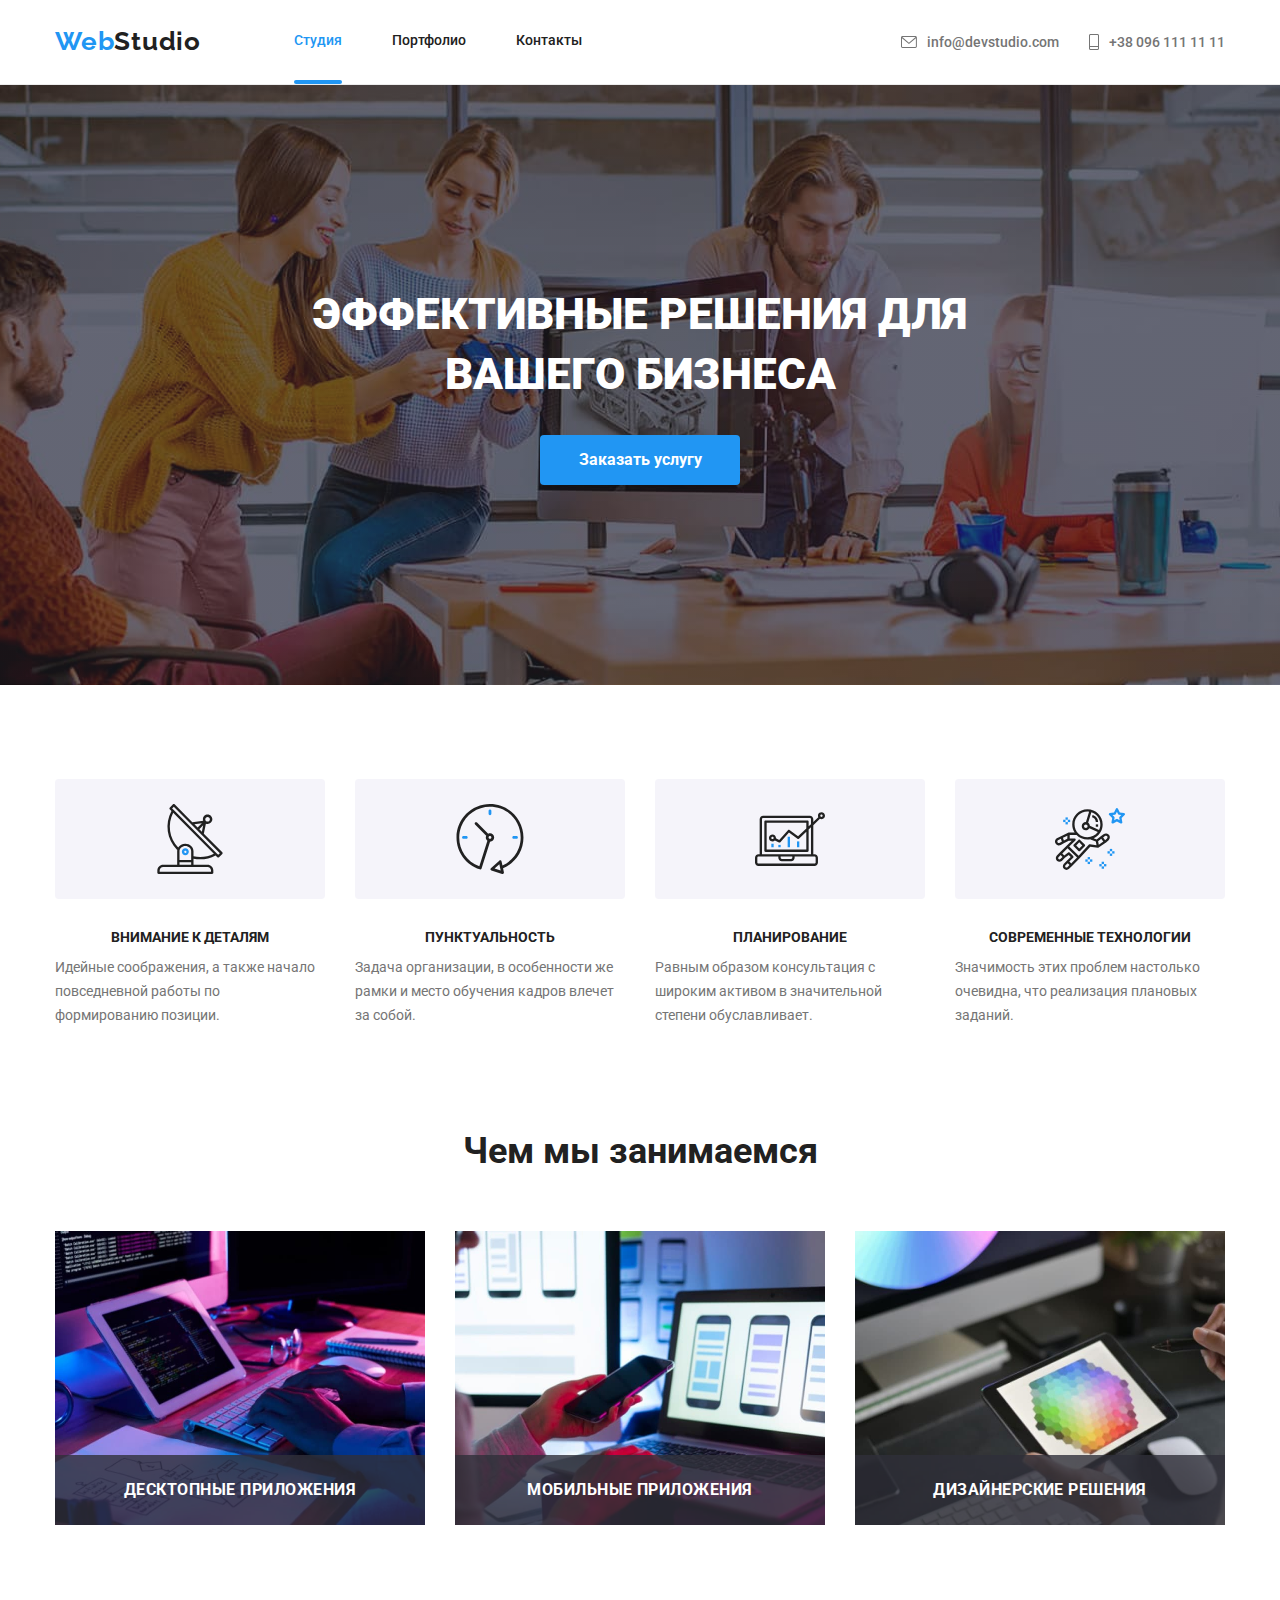
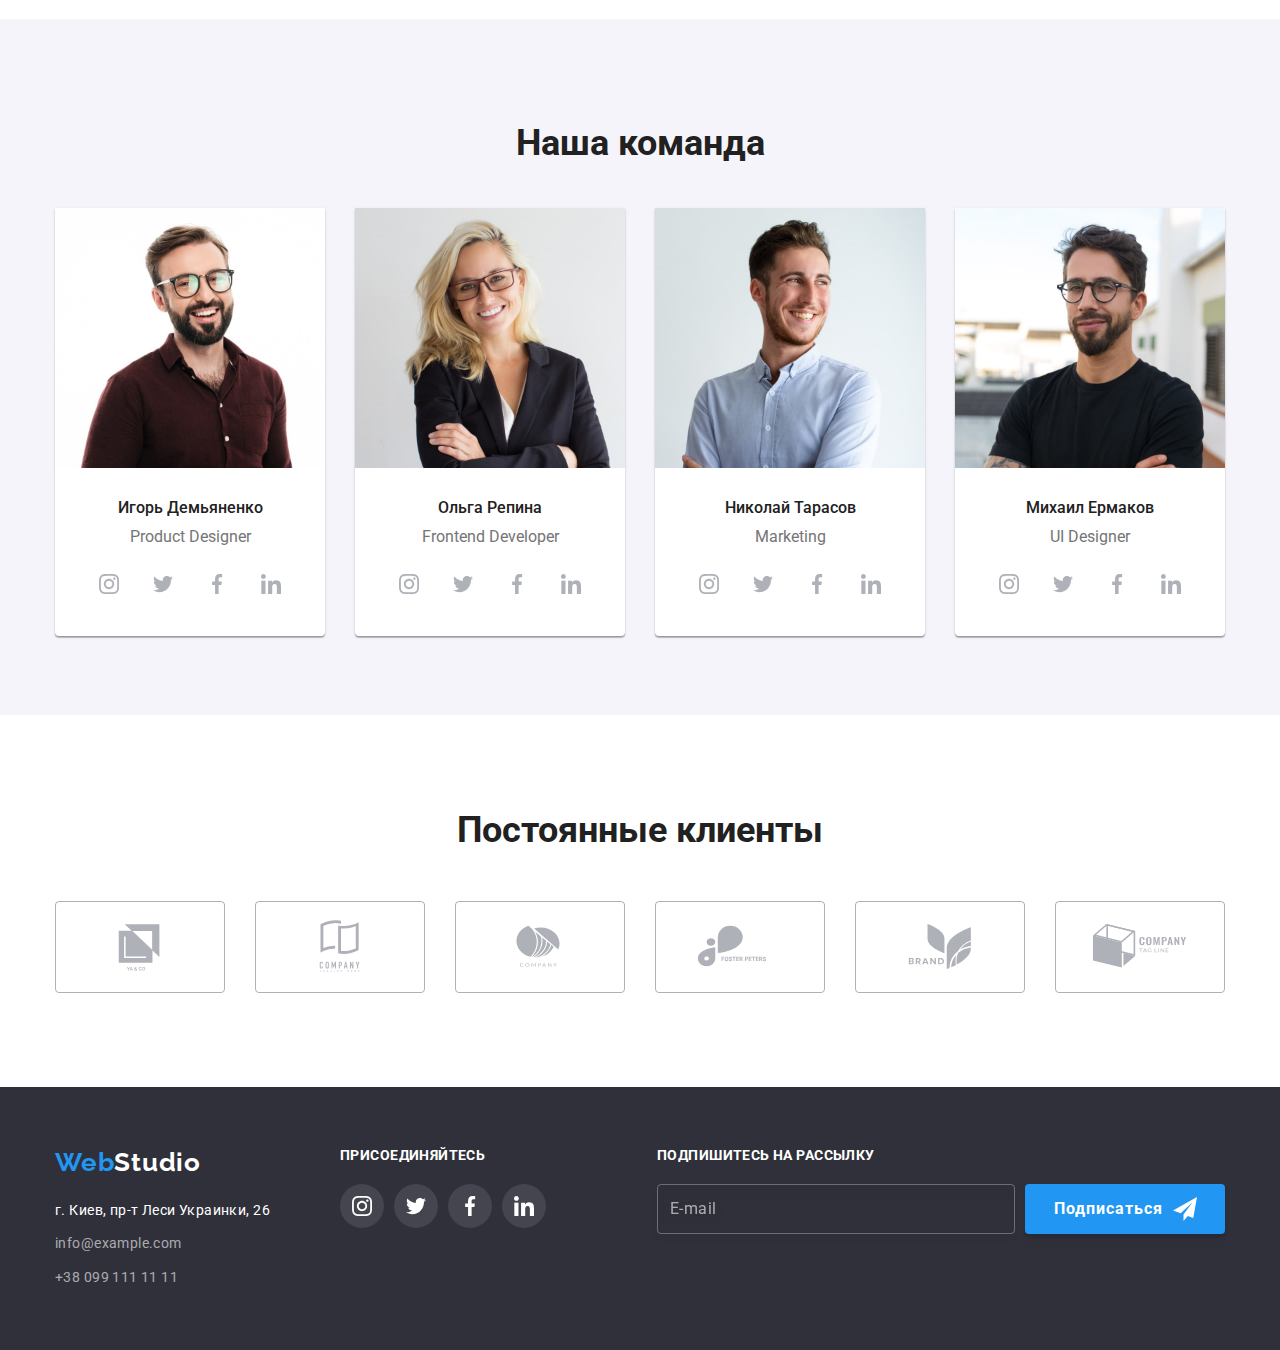
==== index.html @ 2c7b3b18 "adaptive - header - complete" ====
<!DOCTYPE html>
<html lang="ru">
  <head>
    <meta charset="utf-8" />
    <meta name="viewport" content="width=device-width, initial-scale=1.0" />
    <title>Студия</title>
    <link
      href="https://fonts.googleapis.com/css2?family=Raleway:wght@700&family=Roboto:wght@400;500;700;900&display=swap"
      rel="stylesheet"
    />
    <link
      rel="stylesheet"
      href="https://cdnjs.cloudflare.com/ajax/libs/modern-normalize/1.0.0/modern-normalize.min.css"
    />
    <link rel="stylesheet" href="./css/main.min.css" />
  </head>
  <body>
    <header class="page-header">
      <div class="container">
        <a class="logo" href="">Web<span class="logo-black">Studio</span></a>
        <nav class="page-nav">
          <ul class="main-nav-list">
            <li class="navigation-element is-active"><a href="./index.html">Студия</a></li>
            <li class="navigation-element"><a href="./portfolio.html">Портфолио</a></li>
            <li class="navigation-element"><a href="">Контакты</a></li>
          </ul>
        </nav>
        <button class="page-header__burger-btn" type="button">
          <svg class="page-header__burger-icon" width="24px" height="16px">
            <use href="./images/icons.svg#icon-burger"></use>
          </svg>
        </button>
        <ul class="contacts-list-header">
          <li class="contacts-header-element contacts-header-icon-mail">
            <a class="email-link" href="mailto:info@devstudio.com">
              <svg class="icon icon-envelope" width="16px" height="12px">
                <use href="./images/icons.svg#icon-envelope"></use>
              </svg>
              info@devstudio.com
            </a>
          </li>
          <li class="contacts-header-element">
            <a class="mob-link" href="tel:+380961111111">
              <svg class="icon icon-mob" width="10px" height="16px">
                <use href="./images/icons.svg#icon-mob"></use>
              </svg>
              +38 096 111 11 11
            </a>
          </li>
        </ul>
      </div>
    </header>

    <main>
      <section class="hero section">
        <div class="container">
          <h1 class="hero-title">Эффективные решения для вашего бизнеса</h1>
          <button class="order-service-btn" type="button" data-modal-open>Заказать услугу</button>
        </div>
      </section>

      <section class="features section">
        <div class="container">
          <h2 class="features__section-title visually-hidden">Особенности</h2>
          <ul class="features__list">
            <li class="features__feature-element feature-element-antenna">
              <h3 class="features__feature-title">Внимание к деталям</h3>
              <p class="features__feature-descr">
                Идейные соображения, а также начало повседневной работы по формированию позиции.
              </p>
            </li>
            <li class="features__feature-element feature-element-clock">
              <h3 class="features__feature-title">Пунктуальность</h3>
              <p class="features__feature-descr">
                Задача организации, в особенности же рамки и место обучения кадров влечет за собой.
              </p>
            </li>
            <li class="features__feature-element feature-element-diagram">
              <h3 class="features__feature-title">Планирование</h3>
              <p class="features__feature-descr">
                Равным образом консультация с широким активом в значительной степени обуславливает.
              </p>
            </li>
            <li class="features__feature-element feature-element-astronaut">
              <h3 class="features__feature-title">Современные технологии</h3>
              <p class="features__feature-descr">
                Значимость этих проблем настолько очевидна, что реализация плановых заданий.
              </p>
            </li>
          </ul>
        </div>
      </section>

      <section class="our-job section">
        <div class="container">
          <h2 class="our-job__title">Чем мы занимаемся</h2>
          <ul class="our-job__list">
            <li class="our-job__element">
              <picture class="picture">
                <source srcset="./images/our-job-1.jpg" media="(min-width: 1200px)" />
                <img src="#" alt="Десктопные приложения" width="370" height="294" />
              </picture>
              <!--  <img src="./images/our-job-1.jpg" alt="чем мы занимаемся" width="370" height="294" /> -->
              <p class="our-job__element-descr">Десктопные приложения</p>
            </li>
            <li class="our-job__element">
              <picture class="picture">
                <source srcset="./images/our-job-2.jpg" media="(min-width: 1200px)" />
                <img src="#" alt="Мобильные приложения" width="370" height="294" />
              </picture>
              <!-- <img src="./images/our-job-2.jpg" alt="чем мы занимаемся" width="370" height="294" /> -->
              <p class="our-job__element-descr">Мобильные приложения</p>
            </li>
            <li class="our-job__element">
              <picture class="picture">
                <source srcset="./images/our-job-3.jpg" media="(min-width: 1200px)" />
                <img src="#" alt="Дизайнерские решения" width="370" height="294" />
              </picture>
              <!-- <img src="./images/our-job-3.jpg" alt="чем мы занимаемся" width="370" height="294" /> -->
              <p class="our-job__element-descr">Дизайнерские решения</p>
            </li>
          </ul>
        </div>
      </section>

      <section class="our-team section">
        <div class="container">
          <h2 class="our-team-title">Наша команда</h2>
          <ul class="our-team-list">
            <li class="our-team-member">
              <div class="our-team__member-card">
                <!--                 <img
                  class="our_team__pic"
                  srcset="
                    ./images/team-member-1-450.jpg 450w,
                    ./images/team-member-1-354.jpg 354w,
                    ./images/team-member-1-270.jpg 270w
                  "
                  src="./images/team-member-1-450.jpg"
                  sizes=" (min-width:1200px) 270px, (min-width: 768px) 354px, (min-width: 480px) 450px, 100vw"
                  alt="Игорь Демьяненко"
                /> -->

                <!--
                  <imgsrcset="
                    ./images/team-member-1-450.jpg 450w, 
                    ./images/team-member-1-354.jpg 354w, 
                    ./images/team-member-1-270.jpg 270w"
                    sizes="
                    (min-width: 480px) 450px, 
                    (min-width: 768px) 354px, 
                    (min-width: 1200px) 270px"
                    src="./images/team-member-1-450.jpg"
                    alt="Игорь Демьяненко"
                /> -->

                <picture class="picture">
                  <source srcset="./images/team-member-1-270.jpg" media="(min-width: 1200px)" />
                  <source srcset="./images/team-member-1-354.jpg" media="(min-width: 768px)" />
                  <source srcset="./images/team-member-1-450.jpg" media="(min-width: 480px)" />
                  <img
                    class="our_team__pic"
                    src="./images/team-member-1-450.jpg"
                    alt="Игорь Демьяненко"
                  />
                </picture>

                <div class="our-team-member-descr">
                  <h3 class="member-name">Игорь Демьяненко</h3>
                  <p class="member-position">Product Designer</p>
                  <ul class="social-links">
                    <li class="social-links-element">
                      <a class="social-links-link" href="">
                        <svg class="social-icon-instagram" width="20px" height="20px">
                          <use href="./images/icons.svg#icon-instagram"></use>
                        </svg>
                      </a>
                    </li>
                    <li class="social-links-element">
                      <a class="social-links-link" href="">
                        <svg class="social-icon-twitter" width="20px" height="20px">
                          <use href="./images/icons.svg#icon-twitter"></use>
                        </svg>
                      </a>
                    </li>
                    <li class="social-links-element">
                      <a class="social-links-link" href="">
                        <svg class="social-icon-facebook" width="20px" height="20px">
                          <use href="./images/icons.svg#icon-facebook"></use>
                        </svg>
                      </a>
                    </li>
                    <li class="social-links-element">
                      <a class="social-links-link" href="">
                        <svg class="social-icon-linkedin" width="20px" height="20px">
                          <use href="./images/icons.svg#icon-linkedin"></use>
                        </svg>
                      </a>
                    </li>
                  </ul>
                </div>
              </div>
            </li>
            <li class="our-team-member">
              <div class="our-team__member-card">
                <!--                 <img
                  class="our_team__pic"
                  srcset="
                    ./images/team-member-2-450.jpg 450w,
                    ./images/team-member-2-354.jpg 354w,
                    ./images/team-member-2-270.jpg 270w
                  "
                  src="./images/team-member-2-450.jpg"
                  sizes=" (min-width:1200px) 270px, (min-width: 768px) 354px, (min-width: 480px) 450px, 100vw"
                  alt="Ольга Репина"
                /> -->
                <picture class="picture">
                  <source srcset="./images/team-member-2-270.jpg" media="(min-width: 1200px)" />
                  <source srcset="./images/team-member-2-354.jpg" media="(min-width: 768px)" />
                  <source srcset="./images/team-member-2-450.jpg" media="(min-width: 480px)" />
                  <img
                    class="our_team__pic"
                    src="./images/team-member-2-450.jpg"
                    alt="Ольга Репина"
                  />
                </picture>
                <div class="our-team-member-descr">
                  <h3 class="member-name">Ольга Репина</h3>
                  <p class="member-position">Frontend Developer</p>
                  <ul class="social-links">
                    <li class="social-links-element">
                      <a class="social-links-link" href="">
                        <svg class="social-icon-instagram" width="20px" height="20px">
                          <use href="./images/icons.svg#icon-instagram"></use>
                        </svg>
                      </a>
                    </li>
                    <li class="social-links-element">
                      <a class="social-links-link" href="">
                        <svg class="social-icon-twitter" width="20px" height="20px">
                          <use href="./images/icons.svg#icon-twitter"></use>
                        </svg>
                      </a>
                    </li>
                    <li class="social-links-element">
                      <a class="social-links-link" href="">
                        <svg class="social-icon-facebook" width="20px" height="20px">
                          <use href="./images/icons.svg#icon-facebook"></use>
                        </svg>
                      </a>
                    </li>
                    <li class="social-links-element">
                      <a class="social-links-link" href="">
                        <svg class="social-icon-linkedin" width="20px" height="20px">
                          <use href="./images/icons.svg#icon-linkedin"></use>
                        </svg>
                      </a>
                    </li>
                  </ul>
                </div>
              </div>
            </li>
            <li class="our-team-member">
              <div class="our-team__member-card">
                <!--                 <img
                  class="our_team__pic"
                  srcset="
                    ./images/team-member-3-450.jpg 450w,
                    ./images/team-member-3-354.jpg 354w,
                    ./images/team-member-3-270.jpg 270w
                  "
                  src="./images/team-member-3-450.jpg"
                  sizes=" (min-width:1200px) 270px, (min-width: 768px) 354px, (min-width: 480px) 450px, 100vw"
                  alt="Николай Тарасов"
                /> -->
                <picture class="picture">
                  <source srcset="./images/team-member-3-270.jpg" media="(min-width: 1200px)" />
                  <source srcset="./images/team-member-3-354.jpg" media="(min-width: 768px)" />
                  <source srcset="./images/team-member-3-450.jpg" media="(min-width: 480px)" />
                  <img
                    class="our_team__pic"
                    src="./images/team-member-3-450.jpg"
                    alt="Николай Тарасов"
                  />
                </picture>
                <div class="our-team-member-descr">
                  <h3 class="member-name">Николай Тарасов</h3>
                  <p class="member-position">Marketing</p>

                  <ul class="social-links">
                    <li class="social-links-element">
                      <a class="social-links-link" href="">
                        <svg class="social-icon-instagram" width="20px" height="20px">
                          <use href="./images/icons.svg#icon-instagram"></use>
                        </svg>
                      </a>
                    </li>
                    <li class="social-links-element">
                      <a class="social-links-link" href="">
                        <svg class="social-icon-twitter" width="20px" height="20px">
                          <use href="./images/icons.svg#icon-twitter"></use>
                        </svg>
                      </a>
                    </li>
                    <li class="social-links-element">
                      <a class="social-links-link" href="">
                        <svg class="social-icon-facebook" width="20px" height="20px">
                          <use href="./images/icons.svg#icon-facebook"></use>
                        </svg>
                      </a>
                    </li>
                    <li class="social-links-element">
                      <a class="social-links-link" href="">
                        <svg class="social-icon-linkedin" width="20px" height="20px">
                          <use href="./images/icons.svg#icon-linkedin"></use>
                        </svg>
                      </a>
                    </li>
                  </ul>
                </div>
              </div>
            </li>
            <li class="our-team-member">
              <div class="our-team__member-card">
                <!-- <img
                  class="our_team__pic"
                  srcset="
                    ./images/team-member-4-450.jpg 450w,
                    ./images/team-member-4-354.jpg 354w,
                    ./images/team-member-4-270.jpg 270w
                  "
                  src="./images/team-member-4-450.jpg"
                  sizes=" (min-width:1200px) 270px, (min-width: 768px) 354px, (min-width: 480px) 450px, 100vw"
                  alt="Михаил Ермаков"
                /> -->
                <picture class="picture">
                  <source srcset="./images/team-member-4-270.jpg" media="(min-width: 1200px)" />
                  <source srcset="./images/team-member-4-354.jpg" media="(min-width: 768px)" />
                  <source srcset="./images/team-member-4-450.jpg" media="(min-width: 480px)" />
                  <img
                    class="our_team__pic"
                    src="./images/team-member-4-450.jpg"
                    alt="Михаил Ермаков"
                  />
                </picture>

                <div class="our-team-member-descr">
                  <h3 class="member-name">Михаил Ермаков</h3>
                  <p class="member-position">UI Designer</p>

                  <ul class="social-links">
                    <li class="social-links-element">
                      <a class="social-links-link" href="instagram">
                        <svg class="social-icon-instagram" width="20px" height="20px">
                          <use href="./images/icons.svg#icon-instagram"></use>
                        </svg>
                      </a>
                    </li>
                    <li class="social-links-element">
                      <a class="social-links-link" href="">
                        <svg class="social-icon-twitter" width="20px" height="20px">
                          <use href="./images/icons.svg#icon-twitter"></use>
                        </svg>
                      </a>
                    </li>
                    <li class="social-links-element">
                      <a class="social-links-link" href="">
                        <svg class="social-icon-facebook" width="20px" height="20px">
                          <use href="./images/icons.svg#icon-facebook"></use>
                        </svg>
                      </a>
                    </li>
                    <li class="social-links-element">
                      <a class="social-links-link" href="">
                        <svg class="social-icon-linkedin" width="20px" height="20px">
                          <use href="./images/icons.svg#icon-linkedin"></use>
                        </svg>
                      </a>
                    </li>
                  </ul>
                </div>
              </div>
            </li>
          </ul>
        </div>
      </section>

      <section class="our-clients section">
        <div class="container">
          <h2 class="our-clients__title">Постоянные клиенты</h2>
          <ul class="our-clients__list">
            <li class="our-clients__element">
              <a class="our-clients__client-link" href="">
                <svg class="our-clients__client-pic" width="106px" height="60px">
                  <use href="./images/icons.svg#icon-company-1-logo"></use>
                </svg>
              </a>
            </li>
            <li class="our-clients__element">
              <a class="our-clients__client-link" href="">
                <svg class="our-clients__client-pic" width="106px" height="60px">
                  <use href="./images/icons.svg#icon-company-2-logo"></use>
                </svg>
              </a>
            </li>
            <li class="our-clients__element">
              <a class="our-clients__client-link" href="">
                <svg class="our-clients__client-pic" width="106px" height="60px">
                  <use href="./images/icons.svg#icon-company-3-logo"></use>
                </svg>
              </a>
            </li>
            <li class="our-clients__element">
              <a class="our-clients__client-link" href="">
                <svg class="our-clients__client-pic" width="106px" height="60px">
                  <use href="./images/icons.svg#icon-company-4-logo"></use>
                </svg>
              </a>
            </li>
            <li class="our-clients__element">
              <a class="our-clients__client-link" href="">
                <svg class="our-clients__client-pic" width="106px" height="60px">
                  <use href="./images/icons.svg#icon-company-5-logo"></use>
                </svg>
              </a>
            </li>
            <li class="our-clients__element">
              <a class="our-clients__client-link" href="">
                <svg class="our-clients__client-pic" width="106px" height="60px">
                  <use href="./images/icons.svg#icon-company-6-logo"></use>
                </svg>
              </a>
            </li>
          </ul>
        </div>
      </section>
    </main>

    <footer class="page-footer">
      <div class="container">
        <div class="footer-logo-address">
          <a class="logo" href="">Web<span class="logo-white">Studio</span></a>
          <address class="page-contacts">
            <p>г. Киев, пр-т Леси Украинки, 26</p>
            <ul class="footer-contacts-list">
              <li class="footer-contacts-element">
                <a class="footer-contacts-link" href="mailto:info@example.com">info@example.com</a>
              </li>
              <li class="footer-contacts-element">
                <a class="footer-contacts-link" href="tel:+380991111111">+38 099 111 11 11</a>
              </li>
            </ul>
          </address>
        </div>
        <div class="footer-social-links">
          <p class="footer-social-links-title">Присоединяйтесь</p>
          <ul class="social-links-list-footer">
            <li class="social-links-element-footer">
              <a class="social-links-link-footer" href="">
                <svg class="social-icon-instagram-footer" width="20px" height="20px">
                  <use href="./images/icons.svg#icon-instagram"></use>
                </svg>
              </a>
            </li>
            <li class="social-links-element-footer">
              <a class="social-links-link-footer" href="">
                <svg class="social-icon-twitter-footer" width="20px" height="20px">
                  <use href="./images/icons.svg#icon-twitter"></use>
                </svg>
              </a>
            </li>
            <li class="social-links-element-footer">
              <a class="social-links-link-footer" href="">
                <svg class="social-icon-facebook-footer" width="20px" height="20px">
                  <use href="./images/icons.svg#icon-facebook"></use>
                </svg>
              </a>
            </li>
            <li class="social-links-element-footer">
              <a class="social-links-link-footer" href="">
                <svg class="social-icon-linkedin-footer" width="20px" height="20px">
                  <use href="./images/icons.svg#icon-linkedin"></use>
                </svg>
              </a>
            </li>
          </ul>
        </div>
        <div class="sending-block-footer">
          <p class="sending-block-title">Подпишитесь на рассылку</p>
          <form class="sending-form" name="sending-form">
            <input
              type="email"
              name="sending-form-email"
              class="sending-form-email"
              title="Введите ваш почтовый
            адрес"
              placeholder="E-mail"
            />
            <button type="submit" class="sending-sign-in-btn" name="sending-sign-in">
              Подписаться
              <svg class="email-send-icon" width="24px" height="24px">
                <use href="./images/icons.svg#icon-send"></use>
              </svg>
            </button>
          </form>
        </div>
      </div>
    </footer>

    <div class="backdrop is-hidden" data-modal>
      <div class="modal">
        <button class="close-modal" type="button" data-modal-close>
          <svg class="close-modal-icon" width="11px" height="11px">
            <use href="./images/icons.svg#icon-cross"></use>
          </svg>
        </button>
        <p class="modal-title">Оставьте свои данные, мы вам перезвоним</p>
        <form name="modal-form" class="modal-form">
          <label for="modal-name" class="name-label">
            Имя
            <span class="modal-form-wrapper">
              <input
                type="text"
                name="modal-name"
                class="modal-name-input"
                title="Введите своё имя"
                id="modal-name"
              />
              <span class="modal-icon">
                <svg class="modal-name-icon" width="12px" height="12px">
                  <use href="./images/icons.svg#icon-name"></use>
                </svg>
              </span>
            </span>
          </label>
          <label for="modal-tel" class="tel-label">
            Телефон
            <span class="modal-form-wrapper">
              <input
                type="tel"
                name="modal-tel"
                class="modal-tel-input"
                title="Введите номер телефона"
                id="modal-tel"
              />
              <span class="modal-icon">
                <svg class="modal-tel-icon" width="14px" height="14px">
                  <use href="./images/icons.svg#icon-tel"></use>
                </svg>
              </span>
            </span>
          </label>

          <label for="modal-email" class="email-label">
            Почта

            <span class="modal-form-wrapper">
              <input
                type="email"
                name="modal-email"
                class="modal-email-input"
                title="Введите свой почтовый ящик"
                id="modal-email"
              />
              <span class="modal-icon">
                <svg class="modal-email-icon" width="16px" height="12px">
                  <use href="./images/icons.svg#icon-email"></use>
                </svg>
              </span>
            </span>
          </label>

          <label for="modal-comment" class="comment-label"> Комментарий </label>
          <textarea
            name="modal-comment"
            class="modal-comment-input"
            title="Введите текст"
            id="modal-comment"
            placeholder="Введите текст"
          ></textarea>
          <div class="agreemet-wrapper">
            <!--<svg class="modal-check-icon" width="13px" height="10px">
              <use href="./images/icons.svg#icon-check"></use>
            </svg> -->
            <input
              type="checkbox"
              name="modal-agreement"
              class="modal-agreement-input visually-hidden"
              title=""
              id="modal-agreement"
            />
            <label for="modal-agreement" class="agreement-label">
              Соглашаюсь с рассылкой и принимаю &nbsp;
              <a class="agreemet-link" href="">Условия договора</a>
            </label>
          </div>
          <button class="submit-btn" type="submit">Отправить</button>
        </form>
      </div>
    </div>
    <script src="./js/modal.js"></script>
  </body>
</html>
---- css/main.min.css ----
.visually-hidden{position:absolute !important;clip:rect(1px 1px 1px 1px);clip:rect(1px, 1px, 1px, 1px);padding:0 !important;border:0 !important;height:1px !important;width:1px !important;overflow:hidden}:root{--bgcolor-body: #ffffff;--bgcolor-filter-btn: #f5f4fa;--bgcolor-order-service-btn: #2196f3;--bgcolor-order-service-btn-shadow: rgba(0, 0, 0, 0.15);--bgcolor-order-service-btn-hover: #188ce8;--bgcolor-filter-btn-active: #2196f3;--bgcolor-footer: #2f303a;--bgcolor-hero: #2f303a;--bgcolor-our-team: #f5f4fa;--bgcolor-our-team-member: #ffffff;--fontcolor-body: #212121;--fontcolor-navigation: #212121;--fontcolor-navigation-active: #2196f3;--fontcolor-navigation-focus-hover: #2196f3;--fontcolor-contacts: #757575;--fontcolor-contacts-focus-hover: #2196f3;--fontcolor-hero: #ffffff;--fontcolor-order-service-btn: #ffffff;--fontcolor-filter-btn-active: #ffffff;--fontcolor-teammates-positions: #757575;--fontcolor-projects-type: #757575;--fontcolor-footer: rgba(255, 255, 255, 0.6);--fontcolor-footer-links: rgba(255, 255, 255, 0.6);--fontcolor-footer-address: #ffffff;--bordercolor-project: #eeeeee;--bordercolor-header: #ececec;--logo-color: #2196f3;--logo-black: #212121;--logo-white: #ffffff;--fill-accent: #2196f3;--fill-normal: #757575;--border-color: #212121;--agreement-link: #188ce8;--submit-btn: #188ce8;--social-icon: #afb1b8;--our-clients: #afb1b8;--our-clients-title: #212121;--white: #ffffff;--feature-element: #f5f4fa;--hero-bg: #c4c4c4;--font-main: Roboto, sans-serif;--font-logo: Raleway, sans-serif}a{background-color:transparent;color:inherit;text-decoration:none}img{display:block;max-width:100%;height:auto}body{background:var(--bgcolor-body);font-family:var(--font-main);font-size:16px;color:var(--fontcolor-body)}h1,h2,h3,h4,h5,h6,p,ul,ol{margin-top:0;margin-bottom:0}ul,ol{padding-left:0}h1,h2{padding:0;margin:0}ul{list-style-type:none}.container{margin:0 auto;padding-left:15px;padding-right:15px}.logo{display:inline-block;font-family:var(--font-logo);font-weight:bold;font-size:26px;line-height:1.2;color:var(--logo-color);letter-spacing:0.03em}.logo .logo-black{color:var(--logo-black)}.logo .logo-white{color:var(--logo-white)}.navigation-element{color:var(--fontcolor-navigation);font-size:14px;line-height:1.15;font-weight:500;transition:color 250ms cubic-bezier(0.4, 0, 0.2, 1)}.navigation-element:hover,.navigation-element:focus{color:var(--fontcolor-navigation-focus-hover)}.is-active{color:var(--fontcolor-navigation-focus-hover)}.is-active::after{display:block;content:'';width:auto;height:4px;border-radius:2px;border-bottom:4px solid;fill:var(--fontcolor-navigation-active)}.mob-link{display:flex;align-items:center;transition:color 250ms cubic-bezier(0.4, 0, 0.2, 1)}.mob-link:hover,.mob-link:focus{color:var(--fontcolor-contacts-focus-hover)}.email-link{display:flex;align-items:center;transition:color 250ms cubic-bezier(0.4, 0, 0.2, 1)}.email-link:hover,.email-link:focus{color:var(--fontcolor-contacts-focus-hover)}.icon-envelope{margin-right:10px;fill:var(--fill-normal);transition:fill 250ms cubic-bezier(0.4, 0, 0.2, 1)}.email-link:hover .icon-envelope,.email-link:focus .icon-envelope{fill:var(--fill-accent)}.icon-mob{margin-right:10px;fill:var(--fill-normal);transition:fill 250ms cubic-bezier(0.4, 0, 0.2, 1)}.mob-link:hover .icon-mob,.mob-link:focus .icon-mob{fill:var(--fill-accent)}.order-service-btn{font-weight:700;line-height:1.88;color:var(--fontcolor-order-service-btn);background:var(--bgcolor-order-service-btn);box-shadow:0px 4px 4px var(--bgcolor-order-service-btn-shadow);border-radius:4px;transition:background-color 250ms cubic-bezier(0.4, 0, 0.2, 1);margin-top:30px;width:200px;height:50px;border:none}.order-service-btn:hover,.order-service-btn:focus{background-color:var(--bgcolor-order-service-btn-hover)}.page-nav{margin:0 0 0 88px}.main-nav-list{display:flex}.main-nav-list a{padding:32px 0;display:block}.navigation-element{margin:0 50px 0 0}.navigation-element:last-child{margin-right:0}@media screen and (min-width: 1200px){.page-nav{margin:0 0 0 93px}}.filter-element button{background:var(--bgcolor-filter-btn);border-style:none;border-radius:4px;cursor:pointer;font-size:16px;font-weight:500;line-height:1.63;padding:6px 22px;transition:background-color 250ms cubic-bezier(0.4, 0, 0.2, 1),color 250ms cubic-bezier(0.4, 0, 0.2, 1),box-shadow 250ms cubic-bezier(0.4, 0, 0.2, 1)}.filter-element button:active,.filter-element button:focus,.filter-element button:hover{color:var(--fontcolor-filter-btn-active);background:var(--bgcolor-filter-btn-active);box-shadow:0px 3px 1px rgba(0,0,0,0.1),0px 1px 2px rgba(0,0,0,0.08),0px 2px 2px rgba(0,0,0,0.12)}.filter-element .is-active-filter{color:var(--fontcolor-filter-btn-active);background:var(--bgcolor-filter-btn-active)}@media screen and (max-width: 767px){.filter-element{margin-bottom:15px}.filter-element:nth-child(4),.filter-element:nth-child(5){margin-bottom:0px}}@media screen and (min-width: 768px){.filter-element{margin-bottom:0px}}.social-links{display:flex;margin-top:16px;justify-content:center;align-items:center}.social-links-element:not(:last-child){margin-right:10px}.social-links-link{display:flex;height:44px;width:44px;border-radius:50%;text-align:center;justify-content:center;align-items:center;transition:background-color 250ms cubic-bezier(0.4, 0, 0.2, 1)}.social-links-link:hover,.social-links-link:focus{background-color:var(--fill-accent)}.social-links-link-footer:hover,.social-links-link-footer:focus{background-color:var(--fill-accent)}.social-icon-facebook,.social-icon-instagram,.social-icon-twitter,.social-icon-linkedin{fill:var(--social-icon);transition:fill 250ms cubic-bezier(0.4, 0, 0.2, 1)}.social-links-link:hover .social-icon-facebook,.social-links-link:focus .social-icon-facebook,.social-links-link-footer:hover .social-icon-facebook,.social-links-link-footer:focus .social-icon-facebook,.social-links-link:hover .social-icon-instagram,.social-links-link:focus .social-icon-instagram,.social-links-link-footer:hover .social-icon-instagram,.social-links-link-footer:focus .social-icon-instagram,.social-links-link:hover .social-icon-twitter,.social-links-link:focus .social-icon-twitter,.social-links-link-footer:hover .social-icon-twitter,.social-links-link-footer:focus .social-icon-twitter,.social-links-link:hover .social-icon-linkedin,.social-links-link:focus .social-icon-linkedin,.social-links-link-footer:hover .social-icon-linkedin,.social-links-link-footer:focus .social-icon-linkedin{fill:var(--white)}.backdrop{position:fixed;top:0;left:0;width:100%;height:100%;background-color:rgba(0,0,0,0.2);transition:opacity 250ms cubic-bezier(0.4, 0, 0.2, 1)}.is-hidden{opacity:0;pointer-events:none}.modal{position:absolute;display:flex;padding:40px;flex-direction:column;top:50%;left:50%;transform:translate(-50%, -50%);width:528px;height:581px;background-color:var(--bgcolor-body);box-shadow:0px 1px 3px rgba(0,0,0,0.12),0px 1px 1px rgba(0,0,0,0.14),0px 2px 1px rgba(0,0,0,0.2);border-radius:4px}.close-modal{padding:0;display:block;position:absolute;top:8px;right:8px;height:30px;width:30px;border:1px solid rgba(0,0,0,0.1);border-radius:50%;background-color:transparent;cursor:pointer}.close-modal:hover,.close-modal:focus{fill:var(--fill-accent)}.modal-form{display:flex;flex-direction:column}.modal-title{font-weight:700;font-size:20px;line-height:1.15;text-align:center;margin-bottom:12px}.name-label,.tel-label,.email-label,.comment-label{font-size:12px;line-height:1.17;color:var(--fill-normal)}.modal-name-input,.modal-tel-input,.modal-email-input,.modal-comment-input{width:100%;height:40px;margin-top:4px;margin-bottom:10px;padding-left:42px;border:1px solid rgba(33,33,33,0.2);box-sizing:border-box;border-radius:4px}.modal-name-input:focus,.modal-tel-input:focus,.modal-email-input:focus,.modal-comment-input:focus{outline:none;border-color:var(--fill-accent)}.modal-comment-input{resize:none;height:120px;margin-bottom:20px;padding:12px 16px;font-size:12px;line-height:1.17}.modal-comment-input::placeholder{color:rgba(117,117,117,0.5)}.modal-icon{position:absolute;top:0;left:15px}.modal-name-input:focus+.modal-icon,.modal-tel-input:focus+.modal-icon,.modal-email-input:focus+.modal-icon{fill:var(--fill-accent)}.agreemet-wrapper{display:flex;align-items:center;justify-content:flex-start;padding-left:13px;margin-bottom:30px}.modal-agreement-input{margin-right:7px}.agreement-label{display:flex;align-items:center;font-size:14px;line-height:1.72;color:var(--fill-normal)}.agreement-label::before{display:block;content:'';margin-right:9px;width:16px;height:15px;border:2px solid var(--border-color);border-radius:2px;background-position:50% 50%;background-repeat:no-repeat;background-size:contain;background-image:url("../images/svg/logo-check-empty.svg")}.modal-agreement-input:checked+.agreement-label::before{background-color:var(--fill-accent);border-color:var(--fill-accent);background-image:url("../images/svg/logo-check.svg"),url("../images/svg/logo-check-empty.svg")}.modal-agreement-input:focus+.agreement-label::before{outline:1px solid rgba(20,20,39,0.5)}.agreemet-link{font-size:14px;line-height:1.72;text-decoration:underline;color:var(--agreement-link)}.modal-form-wrapper{position:relative}.submit-btn{align-self:center;height:50px;width:200px;background-color:var(--fill-accent);box-shadow:0px 4px 4px rgba(0,0,0,0.15);border-radius:4px;border:none;font-weight:700;font-size:16px;line-height:1.87;color:var(--white);cursor:pointer;transition:background-color 250ms cubic-bezier(0.4, 0, 0.2, 1)}.submit-btn:hover,.submit-btn:focus{background-color:var(--submit-btn)}@media screen and (max-width: 767px){.page-nav,.contacts-list-header{display:none}.page-header .container{position:relative;padding-top:16px}.logo{margin-bottom:16px}.page-header__burger-btn{position:absolute;top:22px;right:23px;background-color:transparent;border:none;padding:0}.page-header__burger-icon{line-height:0}.page-header__burger-btn:hover .page-header__burger-icon,.page-header__burger-btn:focus .page-header__burger-icon{fill:var(--fill-accent);cursor:url("../images/svg/pointer-icon.svg"),auto}}@media screen and (min-width: 768px){.page-header__burger-btn{display:none}}@media screen and (min-width: 768px){.page-header{border-bottom:1px solid var(--bordercolor-header)}.page-header .container{display:flex;align-items:center}.page-header .logo{margin:0}.contacts-list-header{margin-left:auto}.contacts-header-element{line-height:1.15;font-weight:500;color:var(--fontcolor-contacts);font-size:14px;margin-bottom:10px}.contacts-header-element:last-child{margin-bottom:0px}}@media screen and (min-width: 1200px){.contacts-list-header{display:flex}.contacts-header-element{margin:0 30px 0 0}.contacts-header-element:last-child{margin-right:0}}footer{background:var(--bgcolor-footer);font-size:14px;color:var(--fontcolor-footer);letter-spacing:0.03em;padding-top:60px;padding-bottom:60px}.page-footer{text-align:center}.page-footer .page-contacts{font-style:normal;line-height:1.7;color:var(--fontcolor-footer-address);margin-top:20px}.footer-contacts-element{margin-top:9px}.footer-contacts-link{color:var(--fontcolor-footer-links);font-size:14px;line-height:1.72;letter-spacing:0.03em;transition:color 250ms cubic-bezier(0.4, 0, 0.2, 1)}.footer-contacts-link:hover,.footer-contacts-link:focus{color:var(--fontcolor-contacts-focus-hover)}.social-links-list-footer{display:flex;justify-content:center;align-items:center}.social-links-link-footer{display:flex;height:44px;width:44px;justify-content:center;align-items:center;border-radius:50%;background-color:rgba(255,255,255,0.1);transition:background-color 250ms cubic-bezier(0.4, 0, 0.2, 1)}.social-links-element-footer:not(:last-child){margin-right:10px}.social-icon-facebook-footer,.social-icon-instagram-footer,.social-icon-twitter-footer,.social-icon-linkedin-footer{fill:var(--white)}.footer-social-links-title{font-size:14px;font-weight:bold;text-transform:uppercase;line-height:1.15;margin-bottom:20px;color:var(--white)}.sending-block-footer{display:flex;justify-content:flex-start;flex-direction:column}.sending-form-email{height:50px;width:100%;border:1px solid rgba(255,255,255,0.3);box-sizing:border-box;filter:drop-shadow(0px 4px 4px rgba(0,0,0,0.15));border-radius:4px;padding-left:12px;outline:none;color:var(--white);font-size:16px;line-height:1.25;letter-spacing:0.03em;background-color:transparent}.sending-form-email::placeholder{color:rgba(255,255,255,0.6)}.sending-sign-in-btn{display:inline-flex;align-items:center;height:50px;width:200px;margin-left:10px;border:none;background:var(--fill-accent);box-shadow:0px 4px 4px rgba(0,0,0,0.15);border-radius:4px;text-align:left;padding-left:29px;font-size:16px;line-height:1.87;font-weight:700;color:var(--white);letter-spacing:0.06em;transition:background-color 250ms cubic-bezier(0.4, 0, 0.2, 1)}.sending-sign-in-btn:focus,.sending-sign-in-btn:hover{background-color:var(--submit-btn)}.email-send-icon{margin-left:10px;fill:var(--white)}.sending-block-title{font-size:14px;font-weight:bold;text-transform:uppercase;line-height:1.15;margin-bottom:20px;color:var(--white)}@media screen and (min-width: 480px) and (max-width: 1199px){.sending-block-footer{width:450px}}@media screen and (min-width: 768px) and (max-width: 1199px){.footer-logo-address{margin-bottom:60px}}@media screen and (max-width: 767px){.footer-social-links{margin-bottom:60px}}@media screen and (max-width: 1199px){.footer-logo-address{margin-bottom:60px}.sending-form-email{margin-bottom:20px}}@media screen and (min-width: 768px){.page-footer .container{display:flex;justify-content:space-around;flex-wrap:wrap}}@media screen and (min-width: 1200px){.page-footer .container{text-align:left}.footer-logo-address{margin-right:70px}.sending-form{display:flex}.sending-form-email{width:358px}.sending-block-footer{margin-left:auto}}.hero{padding:118px 0;text-align:center;max-width:1600px;margin:0 auto;background:var(--bgcolor-hero);background-color:var(--hero-bg);background-image:linear-gradient(rgba(47,48,58,0.4), rgba(47,48,58,0.4)),url(../images/bg-hero-480.jpg);background-repeat:no-repeat;background-position:center;background-size:cover}@media screen and (min-width: 768px){.hero{background-image:linear-gradient(rgba(47,48,58,0.4), rgba(47,48,58,0.4)),url(../images/bg-hero-768.jpg)}}@media screen and (min-width: 1200px){.hero{padding:200px 0;background-image:linear-gradient(rgba(47,48,58,0.4), rgba(47,48,58,0.4)),url(../images/bg-hero-1600.jpg)}}.hero .hero-title{font-size:26px;line-height:1.61;font-weight:900;color:var(--fontcolor-hero);margin:0 auto;text-transform:uppercase}@media screen and (min-width: 480px){.hero .hero-title{width:360px}}@media screen and (min-width: 1200px){.hero .hero-title{width:696px;font-size:44px;line-height:1.36}}.features{padding-top:60px;padding-bottom:60px}@media screen and (min-width: 1200px){.features{padding-top:94px;padding-bottom:94px}}@media screen and (min-width: 480px){.container{width:480px}}@media screen and (min-width: 768px){.container{width:768px}}@media screen and (min-width: 1200px){.container{width:1200px}}.features__feature-title{text-align:center;font-size:14px;font-weight:bold;text-transform:uppercase;line-height:1.15;margin-bottom:10px}.features__feature-descr{color:var(--fontcolor-projects-type);font-size:14px;line-height:1.72}.features__list{margin:0 auto}@media screen and (min-width: 768px){.features__list{display:flex;flex-wrap:wrap;margin:-15px}}@media screen and (min-width: 1200px){.features__list{flex-wrap:nowrap;margin:0}}.features__feature-element::before{content:'';padding:0 auto;height:120px;display:block;background-color:var(--feature-element);background-image:linear-gradient(var(--feature-element), var(--feature-element));background-position:center;background-repeat:no-repeat;border-radius:4px;margin-bottom:30px}@media screen and (max-width: 767px){.features__feature-element:not(:last-child){margin-bottom:30px}}@media screen and (min-width: 768px){.features__feature-element{width:calc(50% - 30px);margin:15px}}@media screen and (min-width: 1200px){.features__feature-element{width:270px;margin:0}.features__feature-element:not(:last-child){margin-right:30px}}.feature-element-antenna::before{background-image:url(../images/svg/antenna.svg)}.feature-element-clock::before{background-image:url(../images/svg/clock.svg)}.feature-element-diagram::before{background-image:url(../images/svg/diagram.svg)}.feature-element-astronaut::before{background-image:url(../images/svg/astronaut.svg)}.our-job{display:none}@media screen and (min-width: 1200px){.our-job{display:block;padding-bottom:94px}}.our-job__title{font-size:36px;line-height:1.67;font-weight:bold;text-align:center;margin-bottom:50px}.our-job__list{display:flex}.our-job__element{position:relative;margin-right:30px}.our-job__element:last-child{margin-right:0}.our-job__element-descr{position:absolute;display:flex;width:100%;height:70px;bottom:0px;left:0px;text-transform:uppercase;justify-content:center;align-items:center;font-weight:700;line-height:1.17;letter-spacing:0.03em;background:rgba(47,48,58,0.8);color:var(--white)}.our-team{padding-top:60px;padding-bottom:60px;background-color:var(--bgcolor-our-team)}@media screen and (min-width: 1200px){.our-team{padding-top:94px;padding-bottom:94px}}.our-team .container{text-align:center}@media screen and (min-width: 768px){.our-team .container{width:768px}}@media screen and (min-width: 1200px){.our-team .container{width:100%}}.our-team .our-team-title{font-size:36px;line-height:1.67;font-weight:bold;text-align:center;margin-bottom:50px}.our-team .member-name{font-size:16px;line-height:1.19;font-weight:500;margin-bottom:10px}.our-team .member-position{line-height:1.19;color:var(--fontcolor-teammates-positions)}@media screen and (min-width: 768px){.our-team .our-team-list{display:flex;justify-content:center;align-content:center;flex-wrap:wrap;margin:-15px}}@media screen and (min-width: 1200px){.our-team .our-team-list{flex-wrap:nowrap}}.our-team .our-team-member{margin-bottom:30px}@media screen and (min-width: 768px){.our-team .our-team-member{margin:15px}}@media screen and (min-width: 1200px){.our-team .our-team-member{width:270px;margin:0px;margin-right:30px}}@media screen and (min-width: 1200px){.our-team .our-team-member{display:block;margin-bottom:0;margin-right:30px}.our-team .our-team-member:last-child{margin-right:0}}.our-team .our-team-member-descr{padding:30px 32px}.our-team__member-card{display:block;margin:0 auto;max-width:450px;box-shadow:0px 1px 3px rgba(0,0,0,0.12),0px 1px 1px rgba(0,0,0,0.14),0px 2px 1px rgba(0,0,0,0.2);border-radius:0px 0px 4px 4px;background:var(--bgcolor-our-team-member)}.projects{padding-top:94px;padding-bottom:94px}.projects .container{display:flex;flex-direction:column}.projects .filter-list{border:none;display:flex;flex-wrap:wrap;margin-bottom:30px}.projects .project-descript{border:1px solid var(--bordercolor-project);border-top:none;box-sizing:border-box;padding:20px 24px}.projects .project-name{font-weight:700;font-size:18px;line-height:2;margin-bottom:4px}.projects .project-type{line-height:1.88;color:var(--fontcolor-projects-type)}.projects-title{display:none}.projects-list{display:flex;flex-wrap:wrap}.projects-element-link:hover,.projects-element-link:focus{display:block;box-sizing:border-box;box-shadow:0px 1px 1px rgba(0,0,0,0.12),0px 4px 4px rgba(0,0,0,0.06),1px 4px 6px rgba(0,0,0,0.16)}.projects-element-wrapper{position:relative;overflow:hidden}.project-element-popup-text{position:absolute;top:0;left:0;padding:63px 24px;width:100%;height:100%;font-size:18px;line-height:28px;letter-spacing:1.55;color:var(--white);background:rgba(33,150,243,0.9);overflow:auto;transform:translateY(100%);transition:transform 250ms cubic-bezier(0.4, 0, 0.2, 1)}.projects-element-link:hover .project-element-popup-text,.projects-element-link:focus .project-element-popup-text{transform:translateY(0%)}.filter-element:not(:last-child){margin-right:8px}@media screen and (min-width: 768px){.projects .filter-list{flex-wrap:nowrap;margin:0 auto;margin-bottom:30px}}@media screen and (min-width: 1200px){.projects .filter-list{margin-bottom:50px}}@media screen and (min-width: 480px) and (max-width: 767px){.projects-element:not(:last-child){margin-bottom:30px}}@media screen and (min-width: 768px) and (max-width: 1199px){.project-name{width:270px}.projects-element-link:first-child{display:flex;flex-direction:column;height:100%}.projects-element-link:first-child .project-descript{flex-grow:1}}@media screen and (min-width: 768px){.projects-element{margin:15px}.projects-list{margin:-15px}}@media screen and (max-width: 429px){.project-element-popup-text{padding:10% 24px;font-size:12px}}.our-clients{padding-top:60px;padding-bottom:60px}.our-clients__title{margin-bottom:30px;font-weight:700;font-size:36px;line-height:1.17;color:var(--our-clients-title);text-align:center}.our-clients__client-link{display:block;width:210px;height:92px;border:1px solid var(--our-clients);border-radius:4px;display:flex;justify-content:center;align-items:center;transition:border-color 250ms cubic-bezier(0.4, 0, 0.2, 1)}.our-clients__client-link:hover,.our-clients__client-link:focus{border-color:var(--fill-accent)}.our-clients__list{display:flex;justify-content:center;align-items:center;flex-wrap:wrap;margin:-15px}.our-clients__element{margin:15px}.our-clients__client-pic{fill:var(--our-clients);transition:fill 250ms cubic-bezier(0.4, 0, 0.2, 1)}.our-clients__client-link:hover .our-clients__client-pic,.our-clients__client-link:focus .our-clients__client-pic{fill:var(--fill-accent)}@media screen and (min-width: 768px){.our-clients__client-link{width:226px}}@media screen and (min-width: 1200px){.our-clients{padding-top:94px;padding-bottom:94px}.our-clients__title{margin-bottom:50px}.our-clients__element{margin:0}.our-clients__element:not(:last-child){margin-right:30px}.our-clients__client-link{width:170px}.our-clients__list{margin:0;flex-wrap:nowrap}}
/*# sourceMappingURL=main.min.css.map */
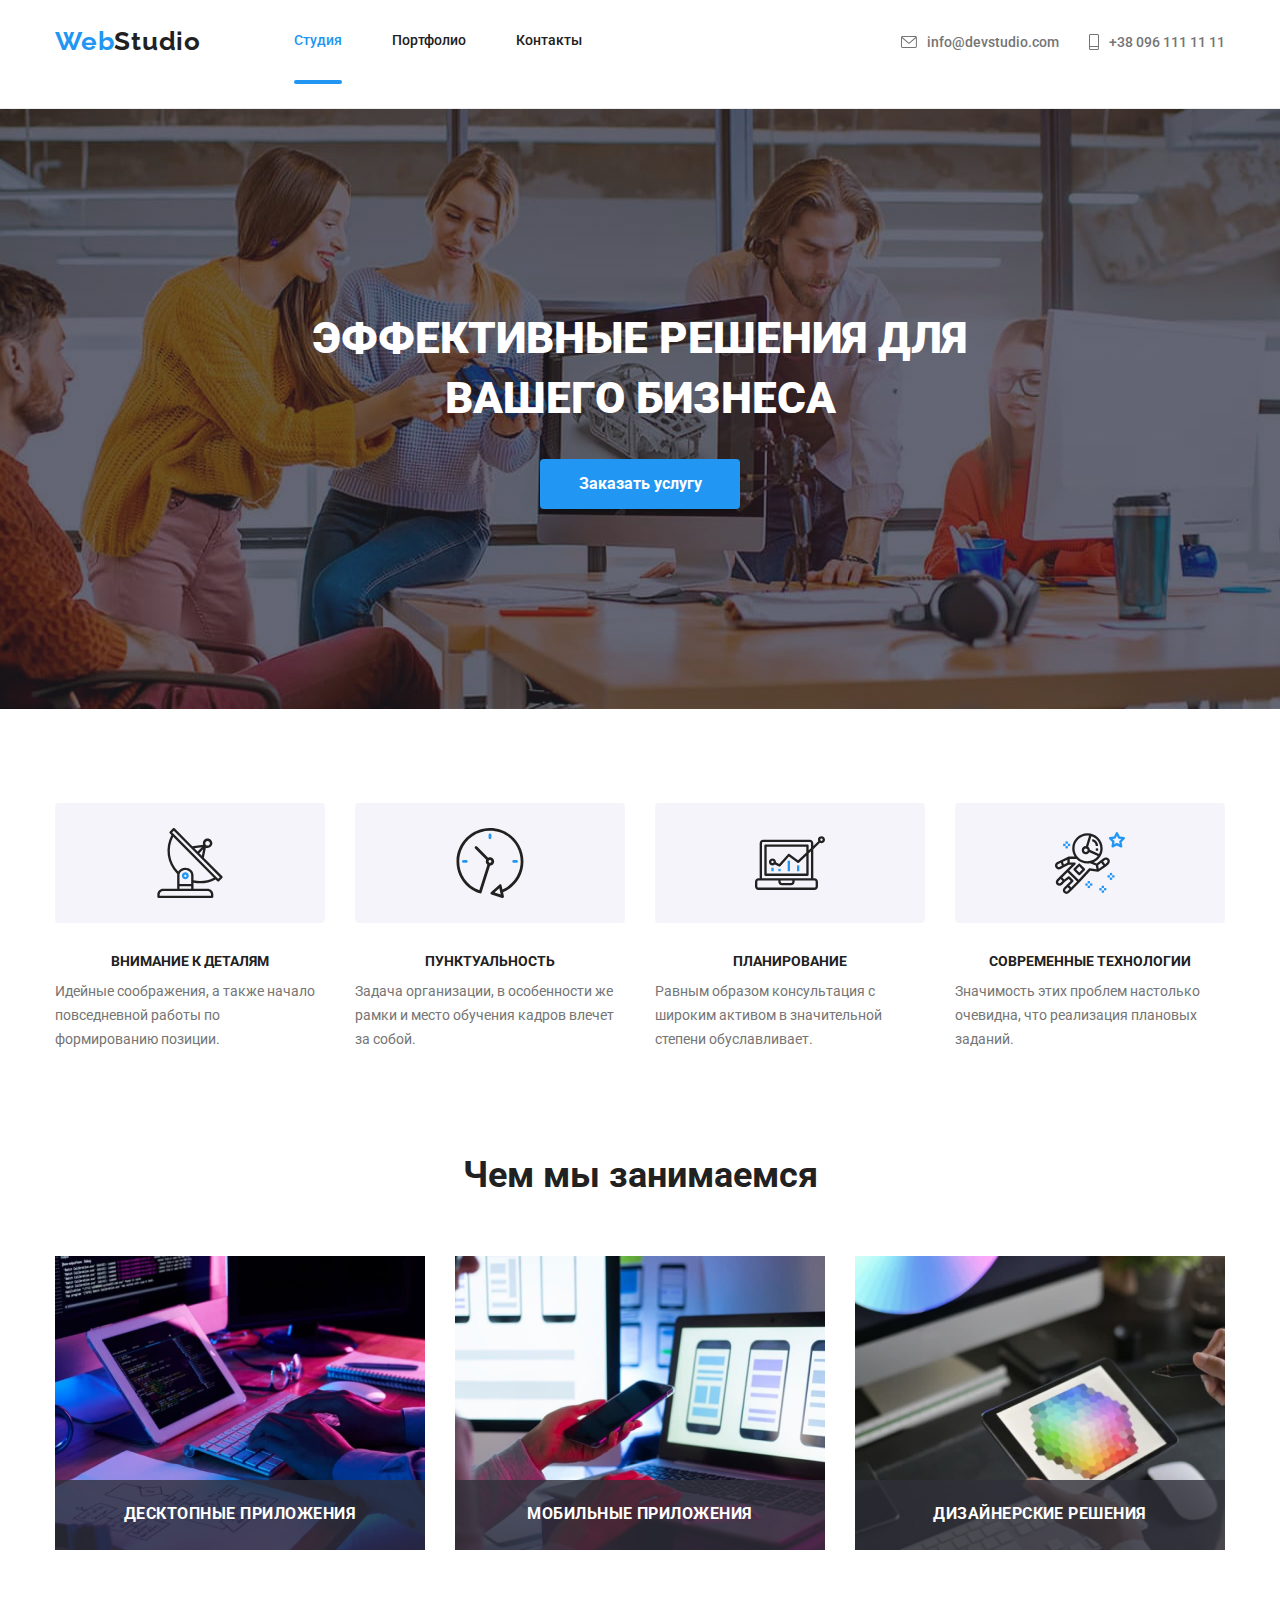
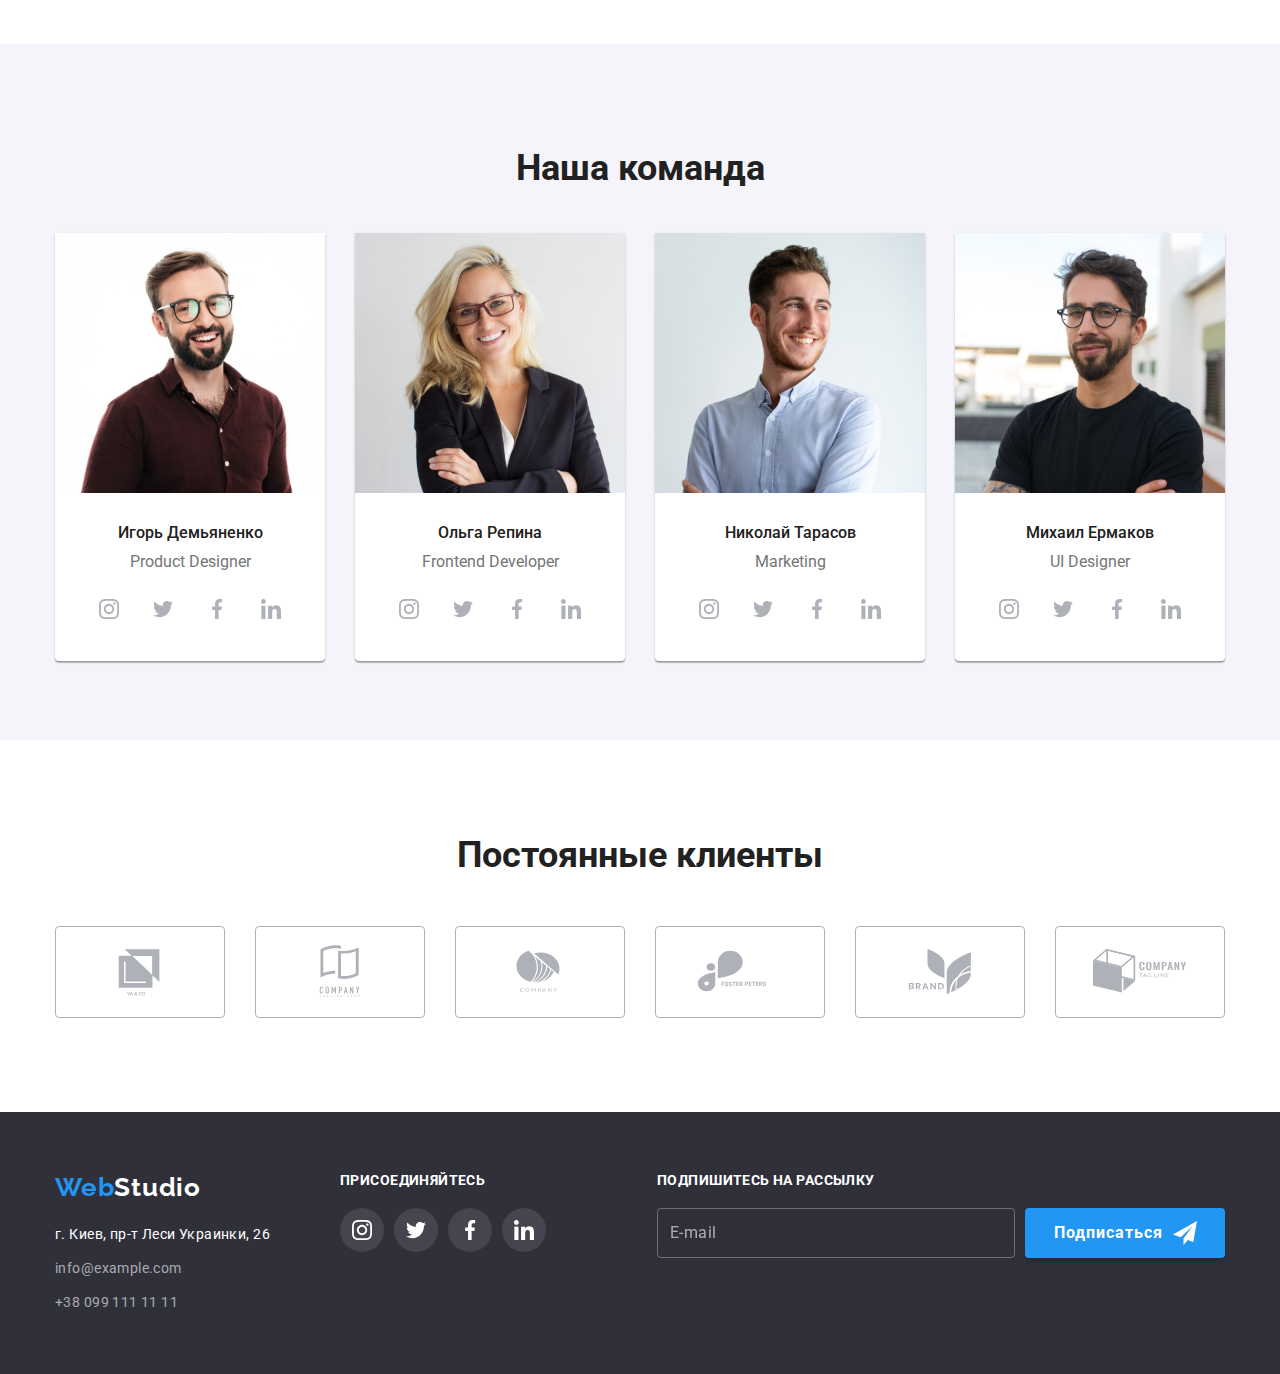
==== commit 8d3b656d: "mobile-menu -  js part" ====
--- a/index.html
+++ b/index.html
@@ -25,7 +25,7 @@
             <li class="navigation-element"><a href="">Контакты</a></li>
           </ul>
         </nav>
-        <button class="page-header__burger-btn" type="button">
+        <button class="page-header__burger-btn" type="button" data-menu-open>
           <svg class="page-header__burger-icon" width="24px" height="16px">
             <use href="./images/icons.svg#icon-burger"></use>
           </svg>
@@ -48,6 +48,14 @@
             </a>
           </li>
         </ul>
+      </div>
+
+      <div class="mobile-menu" data-menu>
+        <button class="mobile-menu__close-btn" type="button" data-menu-close>
+          <svg class="mobile-menu__close-icon" width="11px" height="11px">
+            <use href="./images/icons.svg#icon-cross"></use>
+          </svg>
+        </button>
       </div>
     </header>
 
@@ -599,5 +607,6 @@
       </div>
     </div>
     <script src="./js/modal.js"></script>
+    <script src="./js/mobile-menu.js"></script>
   </body>
 </html>
--- a/css/main.min.css
+++ b/css/main.min.css
@@ -1,2 +1,2 @@
-.visually-hidden{position:absolute !important;clip:rect(1px 1px 1px 1px);clip:rect(1px, 1px, 1px, 1px);padding:0 !important;border:0 !important;height:1px !important;width:1px !important;overflow:hidden}:root{--bgcolor-body: #ffffff;--bgcolor-filter-btn: #f5f4fa;--bgcolor-order-service-btn: #2196f3;--bgcolor-order-service-btn-shadow: rgba(0, 0, 0, 0.15);--bgcolor-order-service-btn-hover: #188ce8;--bgcolor-filter-btn-active: #2196f3;--bgcolor-footer: #2f303a;--bgcolor-hero: #2f303a;--bgcolor-our-team: #f5f4fa;--bgcolor-our-team-member: #ffffff;--fontcolor-body: #212121;--fontcolor-navigation: #212121;--fontcolor-navigation-active: #2196f3;--fontcolor-navigation-focus-hover: #2196f3;--fontcolor-contacts: #757575;--fontcolor-contacts-focus-hover: #2196f3;--fontcolor-hero: #ffffff;--fontcolor-order-service-btn: #ffffff;--fontcolor-filter-btn-active: #ffffff;--fontcolor-teammates-positions: #757575;--fontcolor-projects-type: #757575;--fontcolor-footer: rgba(255, 255, 255, 0.6);--fontcolor-footer-links: rgba(255, 255, 255, 0.6);--fontcolor-footer-address: #ffffff;--bordercolor-project: #eeeeee;--bordercolor-header: #ececec;--logo-color: #2196f3;--logo-black: #212121;--logo-white: #ffffff;--fill-accent: #2196f3;--fill-normal: #757575;--border-color: #212121;--agreement-link: #188ce8;--submit-btn: #188ce8;--social-icon: #afb1b8;--our-clients: #afb1b8;--our-clients-title: #212121;--white: #ffffff;--feature-element: #f5f4fa;--hero-bg: #c4c4c4;--font-main: Roboto, sans-serif;--font-logo: Raleway, sans-serif}a{background-color:transparent;color:inherit;text-decoration:none}img{display:block;max-width:100%;height:auto}body{background:var(--bgcolor-body);font-family:var(--font-main);font-size:16px;color:var(--fontcolor-body)}h1,h2,h3,h4,h5,h6,p,ul,ol{margin-top:0;margin-bottom:0}ul,ol{padding-left:0}h1,h2{padding:0;margin:0}ul{list-style-type:none}.container{margin:0 auto;padding-left:15px;padding-right:15px}.logo{display:inline-block;font-family:var(--font-logo);font-weight:bold;font-size:26px;line-height:1.2;color:var(--logo-color);letter-spacing:0.03em}.logo .logo-black{color:var(--logo-black)}.logo .logo-white{color:var(--logo-white)}.navigation-element{color:var(--fontcolor-navigation);font-size:14px;line-height:1.15;font-weight:500;transition:color 250ms cubic-bezier(0.4, 0, 0.2, 1)}.navigation-element:hover,.navigation-element:focus{color:var(--fontcolor-navigation-focus-hover)}.is-active{color:var(--fontcolor-navigation-focus-hover)}.is-active::after{display:block;content:'';width:auto;height:4px;border-radius:2px;border-bottom:4px solid;fill:var(--fontcolor-navigation-active)}.mob-link{display:flex;align-items:center;transition:color 250ms cubic-bezier(0.4, 0, 0.2, 1)}.mob-link:hover,.mob-link:focus{color:var(--fontcolor-contacts-focus-hover)}.email-link{display:flex;align-items:center;transition:color 250ms cubic-bezier(0.4, 0, 0.2, 1)}.email-link:hover,.email-link:focus{color:var(--fontcolor-contacts-focus-hover)}.icon-envelope{margin-right:10px;fill:var(--fill-normal);transition:fill 250ms cubic-bezier(0.4, 0, 0.2, 1)}.email-link:hover .icon-envelope,.email-link:focus .icon-envelope{fill:var(--fill-accent)}.icon-mob{margin-right:10px;fill:var(--fill-normal);transition:fill 250ms cubic-bezier(0.4, 0, 0.2, 1)}.mob-link:hover .icon-mob,.mob-link:focus .icon-mob{fill:var(--fill-accent)}.order-service-btn{font-weight:700;line-height:1.88;color:var(--fontcolor-order-service-btn);background:var(--bgcolor-order-service-btn);box-shadow:0px 4px 4px var(--bgcolor-order-service-btn-shadow);border-radius:4px;transition:background-color 250ms cubic-bezier(0.4, 0, 0.2, 1);margin-top:30px;width:200px;height:50px;border:none}.order-service-btn:hover,.order-service-btn:focus{background-color:var(--bgcolor-order-service-btn-hover)}.page-nav{margin:0 0 0 88px}.main-nav-list{display:flex}.main-nav-list a{padding:32px 0;display:block}.navigation-element{margin:0 50px 0 0}.navigation-element:last-child{margin-right:0}@media screen and (min-width: 1200px){.page-nav{margin:0 0 0 93px}}.filter-element button{background:var(--bgcolor-filter-btn);border-style:none;border-radius:4px;cursor:pointer;font-size:16px;font-weight:500;line-height:1.63;padding:6px 22px;transition:background-color 250ms cubic-bezier(0.4, 0, 0.2, 1),color 250ms cubic-bezier(0.4, 0, 0.2, 1),box-shadow 250ms cubic-bezier(0.4, 0, 0.2, 1)}.filter-element button:active,.filter-element button:focus,.filter-element button:hover{color:var(--fontcolor-filter-btn-active);background:var(--bgcolor-filter-btn-active);box-shadow:0px 3px 1px rgba(0,0,0,0.1),0px 1px 2px rgba(0,0,0,0.08),0px 2px 2px rgba(0,0,0,0.12)}.filter-element .is-active-filter{color:var(--fontcolor-filter-btn-active);background:var(--bgcolor-filter-btn-active)}@media screen and (max-width: 767px){.filter-element{margin-bottom:15px}.filter-element:nth-child(4),.filter-element:nth-child(5){margin-bottom:0px}}@media screen and (min-width: 768px){.filter-element{margin-bottom:0px}}.social-links{display:flex;margin-top:16px;justify-content:center;align-items:center}.social-links-element:not(:last-child){margin-right:10px}.social-links-link{display:flex;height:44px;width:44px;border-radius:50%;text-align:center;justify-content:center;align-items:center;transition:background-color 250ms cubic-bezier(0.4, 0, 0.2, 1)}.social-links-link:hover,.social-links-link:focus{background-color:var(--fill-accent)}.social-links-link-footer:hover,.social-links-link-footer:focus{background-color:var(--fill-accent)}.social-icon-facebook,.social-icon-instagram,.social-icon-twitter,.social-icon-linkedin{fill:var(--social-icon);transition:fill 250ms cubic-bezier(0.4, 0, 0.2, 1)}.social-links-link:hover .social-icon-facebook,.social-links-link:focus .social-icon-facebook,.social-links-link-footer:hover .social-icon-facebook,.social-links-link-footer:focus .social-icon-facebook,.social-links-link:hover .social-icon-instagram,.social-links-link:focus .social-icon-instagram,.social-links-link-footer:hover .social-icon-instagram,.social-links-link-footer:focus .social-icon-instagram,.social-links-link:hover .social-icon-twitter,.social-links-link:focus .social-icon-twitter,.social-links-link-footer:hover .social-icon-twitter,.social-links-link-footer:focus .social-icon-twitter,.social-links-link:hover .social-icon-linkedin,.social-links-link:focus .social-icon-linkedin,.social-links-link-footer:hover .social-icon-linkedin,.social-links-link-footer:focus .social-icon-linkedin{fill:var(--white)}.backdrop{position:fixed;top:0;left:0;width:100%;height:100%;background-color:rgba(0,0,0,0.2);transition:opacity 250ms cubic-bezier(0.4, 0, 0.2, 1)}.is-hidden{opacity:0;pointer-events:none}.modal{position:absolute;display:flex;padding:40px;flex-direction:column;top:50%;left:50%;transform:translate(-50%, -50%);width:528px;height:581px;background-color:var(--bgcolor-body);box-shadow:0px 1px 3px rgba(0,0,0,0.12),0px 1px 1px rgba(0,0,0,0.14),0px 2px 1px rgba(0,0,0,0.2);border-radius:4px}.close-modal{padding:0;display:block;position:absolute;top:8px;right:8px;height:30px;width:30px;border:1px solid rgba(0,0,0,0.1);border-radius:50%;background-color:transparent;cursor:pointer}.close-modal:hover,.close-modal:focus{fill:var(--fill-accent)}.modal-form{display:flex;flex-direction:column}.modal-title{font-weight:700;font-size:20px;line-height:1.15;text-align:center;margin-bottom:12px}.name-label,.tel-label,.email-label,.comment-label{font-size:12px;line-height:1.17;color:var(--fill-normal)}.modal-name-input,.modal-tel-input,.modal-email-input,.modal-comment-input{width:100%;height:40px;margin-top:4px;margin-bottom:10px;padding-left:42px;border:1px solid rgba(33,33,33,0.2);box-sizing:border-box;border-radius:4px}.modal-name-input:focus,.modal-tel-input:focus,.modal-email-input:focus,.modal-comment-input:focus{outline:none;border-color:var(--fill-accent)}.modal-comment-input{resize:none;height:120px;margin-bottom:20px;padding:12px 16px;font-size:12px;line-height:1.17}.modal-comment-input::placeholder{color:rgba(117,117,117,0.5)}.modal-icon{position:absolute;top:0;left:15px}.modal-name-input:focus+.modal-icon,.modal-tel-input:focus+.modal-icon,.modal-email-input:focus+.modal-icon{fill:var(--fill-accent)}.agreemet-wrapper{display:flex;align-items:center;justify-content:flex-start;padding-left:13px;margin-bottom:30px}.modal-agreement-input{margin-right:7px}.agreement-label{display:flex;align-items:center;font-size:14px;line-height:1.72;color:var(--fill-normal)}.agreement-label::before{display:block;content:'';margin-right:9px;width:16px;height:15px;border:2px solid var(--border-color);border-radius:2px;background-position:50% 50%;background-repeat:no-repeat;background-size:contain;background-image:url("../images/svg/logo-check-empty.svg")}.modal-agreement-input:checked+.agreement-label::before{background-color:var(--fill-accent);border-color:var(--fill-accent);background-image:url("../images/svg/logo-check.svg"),url("../images/svg/logo-check-empty.svg")}.modal-agreement-input:focus+.agreement-label::before{outline:1px solid rgba(20,20,39,0.5)}.agreemet-link{font-size:14px;line-height:1.72;text-decoration:underline;color:var(--agreement-link)}.modal-form-wrapper{position:relative}.submit-btn{align-self:center;height:50px;width:200px;background-color:var(--fill-accent);box-shadow:0px 4px 4px rgba(0,0,0,0.15);border-radius:4px;border:none;font-weight:700;font-size:16px;line-height:1.87;color:var(--white);cursor:pointer;transition:background-color 250ms cubic-bezier(0.4, 0, 0.2, 1)}.submit-btn:hover,.submit-btn:focus{background-color:var(--submit-btn)}@media screen and (max-width: 767px){.page-nav,.contacts-list-header{display:none}.page-header .container{position:relative;padding-top:16px}.logo{margin-bottom:16px}.page-header__burger-btn{position:absolute;top:22px;right:23px;background-color:transparent;border:none;padding:0}.page-header__burger-icon{line-height:0}.page-header__burger-btn:hover .page-header__burger-icon,.page-header__burger-btn:focus .page-header__burger-icon{fill:var(--fill-accent);cursor:url("../images/svg/pointer-icon.svg"),auto}}@media screen and (min-width: 768px){.page-header__burger-btn{display:none}}@media screen and (min-width: 768px){.page-header{border-bottom:1px solid var(--bordercolor-header)}.page-header .container{display:flex;align-items:center}.page-header .logo{margin:0}.contacts-list-header{margin-left:auto}.contacts-header-element{line-height:1.15;font-weight:500;color:var(--fontcolor-contacts);font-size:14px;margin-bottom:10px}.contacts-header-element:last-child{margin-bottom:0px}}@media screen and (min-width: 1200px){.contacts-list-header{display:flex}.contacts-header-element{margin:0 30px 0 0}.contacts-header-element:last-child{margin-right:0}}footer{background:var(--bgcolor-footer);font-size:14px;color:var(--fontcolor-footer);letter-spacing:0.03em;padding-top:60px;padding-bottom:60px}.page-footer{text-align:center}.page-footer .page-contacts{font-style:normal;line-height:1.7;color:var(--fontcolor-footer-address);margin-top:20px}.footer-contacts-element{margin-top:9px}.footer-contacts-link{color:var(--fontcolor-footer-links);font-size:14px;line-height:1.72;letter-spacing:0.03em;transition:color 250ms cubic-bezier(0.4, 0, 0.2, 1)}.footer-contacts-link:hover,.footer-contacts-link:focus{color:var(--fontcolor-contacts-focus-hover)}.social-links-list-footer{display:flex;justify-content:center;align-items:center}.social-links-link-footer{display:flex;height:44px;width:44px;justify-content:center;align-items:center;border-radius:50%;background-color:rgba(255,255,255,0.1);transition:background-color 250ms cubic-bezier(0.4, 0, 0.2, 1)}.social-links-element-footer:not(:last-child){margin-right:10px}.social-icon-facebook-footer,.social-icon-instagram-footer,.social-icon-twitter-footer,.social-icon-linkedin-footer{fill:var(--white)}.footer-social-links-title{font-size:14px;font-weight:bold;text-transform:uppercase;line-height:1.15;margin-bottom:20px;color:var(--white)}.sending-block-footer{display:flex;justify-content:flex-start;flex-direction:column}.sending-form-email{height:50px;width:100%;border:1px solid rgba(255,255,255,0.3);box-sizing:border-box;filter:drop-shadow(0px 4px 4px rgba(0,0,0,0.15));border-radius:4px;padding-left:12px;outline:none;color:var(--white);font-size:16px;line-height:1.25;letter-spacing:0.03em;background-color:transparent}.sending-form-email::placeholder{color:rgba(255,255,255,0.6)}.sending-sign-in-btn{display:inline-flex;align-items:center;height:50px;width:200px;margin-left:10px;border:none;background:var(--fill-accent);box-shadow:0px 4px 4px rgba(0,0,0,0.15);border-radius:4px;text-align:left;padding-left:29px;font-size:16px;line-height:1.87;font-weight:700;color:var(--white);letter-spacing:0.06em;transition:background-color 250ms cubic-bezier(0.4, 0, 0.2, 1)}.sending-sign-in-btn:focus,.sending-sign-in-btn:hover{background-color:var(--submit-btn)}.email-send-icon{margin-left:10px;fill:var(--white)}.sending-block-title{font-size:14px;font-weight:bold;text-transform:uppercase;line-height:1.15;margin-bottom:20px;color:var(--white)}@media screen and (min-width: 480px) and (max-width: 1199px){.sending-block-footer{width:450px}}@media screen and (min-width: 768px) and (max-width: 1199px){.footer-logo-address{margin-bottom:60px}}@media screen and (max-width: 767px){.footer-social-links{margin-bottom:60px}}@media screen and (max-width: 1199px){.footer-logo-address{margin-bottom:60px}.sending-form-email{margin-bottom:20px}}@media screen and (min-width: 768px){.page-footer .container{display:flex;justify-content:space-around;flex-wrap:wrap}}@media screen and (min-width: 1200px){.page-footer .container{text-align:left}.footer-logo-address{margin-right:70px}.sending-form{display:flex}.sending-form-email{width:358px}.sending-block-footer{margin-left:auto}}.hero{padding:118px 0;text-align:center;max-width:1600px;margin:0 auto;background:var(--bgcolor-hero);background-color:var(--hero-bg);background-image:linear-gradient(rgba(47,48,58,0.4), rgba(47,48,58,0.4)),url(../images/bg-hero-480.jpg);background-repeat:no-repeat;background-position:center;background-size:cover}@media screen and (min-width: 768px){.hero{background-image:linear-gradient(rgba(47,48,58,0.4), rgba(47,48,58,0.4)),url(../images/bg-hero-768.jpg)}}@media screen and (min-width: 1200px){.hero{padding:200px 0;background-image:linear-gradient(rgba(47,48,58,0.4), rgba(47,48,58,0.4)),url(../images/bg-hero-1600.jpg)}}.hero .hero-title{font-size:26px;line-height:1.61;font-weight:900;color:var(--fontcolor-hero);margin:0 auto;text-transform:uppercase}@media screen and (min-width: 480px){.hero .hero-title{width:360px}}@media screen and (min-width: 1200px){.hero .hero-title{width:696px;font-size:44px;line-height:1.36}}.features{padding-top:60px;padding-bottom:60px}@media screen and (min-width: 1200px){.features{padding-top:94px;padding-bottom:94px}}@media screen and (min-width: 480px){.container{width:480px}}@media screen and (min-width: 768px){.container{width:768px}}@media screen and (min-width: 1200px){.container{width:1200px}}.features__feature-title{text-align:center;font-size:14px;font-weight:bold;text-transform:uppercase;line-height:1.15;margin-bottom:10px}.features__feature-descr{color:var(--fontcolor-projects-type);font-size:14px;line-height:1.72}.features__list{margin:0 auto}@media screen and (min-width: 768px){.features__list{display:flex;flex-wrap:wrap;margin:-15px}}@media screen and (min-width: 1200px){.features__list{flex-wrap:nowrap;margin:0}}.features__feature-element::before{content:'';padding:0 auto;height:120px;display:block;background-color:var(--feature-element);background-image:linear-gradient(var(--feature-element), var(--feature-element));background-position:center;background-repeat:no-repeat;border-radius:4px;margin-bottom:30px}@media screen and (max-width: 767px){.features__feature-element:not(:last-child){margin-bottom:30px}}@media screen and (min-width: 768px){.features__feature-element{width:calc(50% - 30px);margin:15px}}@media screen and (min-width: 1200px){.features__feature-element{width:270px;margin:0}.features__feature-element:not(:last-child){margin-right:30px}}.feature-element-antenna::before{background-image:url(../images/svg/antenna.svg)}.feature-element-clock::before{background-image:url(../images/svg/clock.svg)}.feature-element-diagram::before{background-image:url(../images/svg/diagram.svg)}.feature-element-astronaut::before{background-image:url(../images/svg/astronaut.svg)}.our-job{display:none}@media screen and (min-width: 1200px){.our-job{display:block;padding-bottom:94px}}.our-job__title{font-size:36px;line-height:1.67;font-weight:bold;text-align:center;margin-bottom:50px}.our-job__list{display:flex}.our-job__element{position:relative;margin-right:30px}.our-job__element:last-child{margin-right:0}.our-job__element-descr{position:absolute;display:flex;width:100%;height:70px;bottom:0px;left:0px;text-transform:uppercase;justify-content:center;align-items:center;font-weight:700;line-height:1.17;letter-spacing:0.03em;background:rgba(47,48,58,0.8);color:var(--white)}.our-team{padding-top:60px;padding-bottom:60px;background-color:var(--bgcolor-our-team)}@media screen and (min-width: 1200px){.our-team{padding-top:94px;padding-bottom:94px}}.our-team .container{text-align:center}@media screen and (min-width: 768px){.our-team .container{width:768px}}@media screen and (min-width: 1200px){.our-team .container{width:100%}}.our-team .our-team-title{font-size:36px;line-height:1.67;font-weight:bold;text-align:center;margin-bottom:50px}.our-team .member-name{font-size:16px;line-height:1.19;font-weight:500;margin-bottom:10px}.our-team .member-position{line-height:1.19;color:var(--fontcolor-teammates-positions)}@media screen and (min-width: 768px){.our-team .our-team-list{display:flex;justify-content:center;align-content:center;flex-wrap:wrap;margin:-15px}}@media screen and (min-width: 1200px){.our-team .our-team-list{flex-wrap:nowrap}}.our-team .our-team-member{margin-bottom:30px}@media screen and (min-width: 768px){.our-team .our-team-member{margin:15px}}@media screen and (min-width: 1200px){.our-team .our-team-member{width:270px;margin:0px;margin-right:30px}}@media screen and (min-width: 1200px){.our-team .our-team-member{display:block;margin-bottom:0;margin-right:30px}.our-team .our-team-member:last-child{margin-right:0}}.our-team .our-team-member-descr{padding:30px 32px}.our-team__member-card{display:block;margin:0 auto;max-width:450px;box-shadow:0px 1px 3px rgba(0,0,0,0.12),0px 1px 1px rgba(0,0,0,0.14),0px 2px 1px rgba(0,0,0,0.2);border-radius:0px 0px 4px 4px;background:var(--bgcolor-our-team-member)}.projects{padding-top:94px;padding-bottom:94px}.projects .container{display:flex;flex-direction:column}.projects .filter-list{border:none;display:flex;flex-wrap:wrap;margin-bottom:30px}.projects .project-descript{border:1px solid var(--bordercolor-project);border-top:none;box-sizing:border-box;padding:20px 24px}.projects .project-name{font-weight:700;font-size:18px;line-height:2;margin-bottom:4px}.projects .project-type{line-height:1.88;color:var(--fontcolor-projects-type)}.projects-title{display:none}.projects-list{display:flex;flex-wrap:wrap}.projects-element-link:hover,.projects-element-link:focus{display:block;box-sizing:border-box;box-shadow:0px 1px 1px rgba(0,0,0,0.12),0px 4px 4px rgba(0,0,0,0.06),1px 4px 6px rgba(0,0,0,0.16)}.projects-element-wrapper{position:relative;overflow:hidden}.project-element-popup-text{position:absolute;top:0;left:0;padding:63px 24px;width:100%;height:100%;font-size:18px;line-height:28px;letter-spacing:1.55;color:var(--white);background:rgba(33,150,243,0.9);overflow:auto;transform:translateY(100%);transition:transform 250ms cubic-bezier(0.4, 0, 0.2, 1)}.projects-element-link:hover .project-element-popup-text,.projects-element-link:focus .project-element-popup-text{transform:translateY(0%)}.filter-element:not(:last-child){margin-right:8px}@media screen and (min-width: 768px){.projects .filter-list{flex-wrap:nowrap;margin:0 auto;margin-bottom:30px}}@media screen and (min-width: 1200px){.projects .filter-list{margin-bottom:50px}}@media screen and (min-width: 480px) and (max-width: 767px){.projects-element:not(:last-child){margin-bottom:30px}}@media screen and (min-width: 768px) and (max-width: 1199px){.project-name{width:270px}.projects-element-link:first-child{display:flex;flex-direction:column;height:100%}.projects-element-link:first-child .project-descript{flex-grow:1}}@media screen and (min-width: 768px){.projects-element{margin:15px}.projects-list{margin:-15px}}@media screen and (max-width: 429px){.project-element-popup-text{padding:10% 24px;font-size:12px}}.our-clients{padding-top:60px;padding-bottom:60px}.our-clients__title{margin-bottom:30px;font-weight:700;font-size:36px;line-height:1.17;color:var(--our-clients-title);text-align:center}.our-clients__client-link{display:block;width:210px;height:92px;border:1px solid var(--our-clients);border-radius:4px;display:flex;justify-content:center;align-items:center;transition:border-color 250ms cubic-bezier(0.4, 0, 0.2, 1)}.our-clients__client-link:hover,.our-clients__client-link:focus{border-color:var(--fill-accent)}.our-clients__list{display:flex;justify-content:center;align-items:center;flex-wrap:wrap;margin:-15px}.our-clients__element{margin:15px}.our-clients__client-pic{fill:var(--our-clients);transition:fill 250ms cubic-bezier(0.4, 0, 0.2, 1)}.our-clients__client-link:hover .our-clients__client-pic,.our-clients__client-link:focus .our-clients__client-pic{fill:var(--fill-accent)}@media screen and (min-width: 768px){.our-clients__client-link{width:226px}}@media screen and (min-width: 1200px){.our-clients{padding-top:94px;padding-bottom:94px}.our-clients__title{margin-bottom:50px}.our-clients__element{margin:0}.our-clients__element:not(:last-child){margin-right:30px}.our-clients__client-link{width:170px}.our-clients__list{margin:0;flex-wrap:nowrap}}
+.visually-hidden{position:absolute !important;clip:rect(1px 1px 1px 1px);clip:rect(1px, 1px, 1px, 1px);padding:0 !important;border:0 !important;height:1px !important;width:1px !important;overflow:hidden}:root{--bgcolor-body: #ffffff;--bgcolor-filter-btn: #f5f4fa;--bgcolor-order-service-btn: #2196f3;--bgcolor-order-service-btn-shadow: rgba(0, 0, 0, 0.15);--bgcolor-order-service-btn-hover: #188ce8;--bgcolor-filter-btn-active: #2196f3;--bgcolor-footer: #2f303a;--bgcolor-hero: #2f303a;--bgcolor-our-team: #f5f4fa;--bgcolor-our-team-member: #ffffff;--fontcolor-body: #212121;--fontcolor-navigation: #212121;--fontcolor-navigation-active: #2196f3;--fontcolor-navigation-focus-hover: #2196f3;--fontcolor-contacts: #757575;--fontcolor-contacts-focus-hover: #2196f3;--fontcolor-hero: #ffffff;--fontcolor-order-service-btn: #ffffff;--fontcolor-filter-btn-active: #ffffff;--fontcolor-teammates-positions: #757575;--fontcolor-projects-type: #757575;--fontcolor-footer: rgba(255, 255, 255, 0.6);--fontcolor-footer-links: rgba(255, 255, 255, 0.6);--fontcolor-footer-address: #ffffff;--bordercolor-project: #eeeeee;--bordercolor-header: #ececec;--logo-color: #2196f3;--logo-black: #212121;--logo-white: #ffffff;--fill-accent: #2196f3;--fill-normal: #757575;--border-color: #212121;--agreement-link: #188ce8;--submit-btn: #188ce8;--social-icon: #afb1b8;--our-clients: #afb1b8;--our-clients-title: #212121;--white: #ffffff;--feature-element: #f5f4fa;--hero-bg: #c4c4c4;--font-main: Roboto, sans-serif;--font-logo: Raleway, sans-serif}a{background-color:transparent;color:inherit;text-decoration:none}img{display:block;max-width:100%;height:auto}body{background:var(--bgcolor-body);font-family:var(--font-main);font-size:16px;color:var(--fontcolor-body)}h1,h2,h3,h4,h5,h6,p,ul,ol{margin-top:0;margin-bottom:0}ul,ol{padding-left:0}h1,h2{padding:0;margin:0}ul{list-style-type:none}.container{margin:0 auto;padding-left:15px;padding-right:15px}.logo{display:inline-block;font-family:var(--font-logo);font-weight:bold;font-size:26px;line-height:1.2;color:var(--logo-color);letter-spacing:0.03em}.logo .logo-black{color:var(--logo-black)}.logo .logo-white{color:var(--logo-white)}.navigation-element{color:var(--fontcolor-navigation);font-size:14px;line-height:1.15;font-weight:500;transition:color 250ms cubic-bezier(0.4, 0, 0.2, 1)}.navigation-element:hover,.navigation-element:focus{color:var(--fontcolor-navigation-focus-hover)}.is-active{color:var(--fontcolor-navigation-focus-hover)}.is-active::after{display:block;content:'';width:auto;height:4px;border-radius:2px;border-bottom:4px solid;fill:var(--fontcolor-navigation-active)}.mob-link{display:flex;align-items:center;transition:color 250ms cubic-bezier(0.4, 0, 0.2, 1)}.mob-link:hover,.mob-link:focus{color:var(--fontcolor-contacts-focus-hover)}.email-link{display:flex;align-items:center;transition:color 250ms cubic-bezier(0.4, 0, 0.2, 1)}.email-link:hover,.email-link:focus{color:var(--fontcolor-contacts-focus-hover)}.icon-envelope{margin-right:10px;fill:var(--fill-normal);transition:fill 250ms cubic-bezier(0.4, 0, 0.2, 1)}.email-link:hover .icon-envelope,.email-link:focus .icon-envelope{fill:var(--fill-accent)}.icon-mob{margin-right:10px;fill:var(--fill-normal);transition:fill 250ms cubic-bezier(0.4, 0, 0.2, 1)}.mob-link:hover .icon-mob,.mob-link:focus .icon-mob{fill:var(--fill-accent)}.order-service-btn{font-weight:700;line-height:1.88;color:var(--fontcolor-order-service-btn);background:var(--bgcolor-order-service-btn);box-shadow:0px 4px 4px var(--bgcolor-order-service-btn-shadow);border-radius:4px;transition:background-color 250ms cubic-bezier(0.4, 0, 0.2, 1);margin-top:30px;width:200px;height:50px;border:none}.order-service-btn:hover,.order-service-btn:focus{background-color:var(--bgcolor-order-service-btn-hover)}.page-nav{margin:0 0 0 88px}.main-nav-list{display:flex}.main-nav-list a{padding:32px 0;display:block}.navigation-element{margin:0 50px 0 0}.navigation-element:last-child{margin-right:0}@media screen and (min-width: 1200px){.page-nav{margin:0 0 0 93px}}.filter-element button{background:var(--bgcolor-filter-btn);border-style:none;border-radius:4px;cursor:pointer;font-size:16px;font-weight:500;line-height:1.63;padding:6px 22px;transition:background-color 250ms cubic-bezier(0.4, 0, 0.2, 1),color 250ms cubic-bezier(0.4, 0, 0.2, 1),box-shadow 250ms cubic-bezier(0.4, 0, 0.2, 1)}.filter-element button:active,.filter-element button:focus,.filter-element button:hover{color:var(--fontcolor-filter-btn-active);background:var(--bgcolor-filter-btn-active);box-shadow:0px 3px 1px rgba(0,0,0,0.1),0px 1px 2px rgba(0,0,0,0.08),0px 2px 2px rgba(0,0,0,0.12)}.filter-element .is-active-filter{color:var(--fontcolor-filter-btn-active);background:var(--bgcolor-filter-btn-active)}@media screen and (max-width: 767px){.filter-element{margin-bottom:15px}.filter-element:nth-child(4),.filter-element:nth-child(5){margin-bottom:0px}}@media screen and (min-width: 768px){.filter-element{margin-bottom:0px}}.social-links{display:flex;margin-top:16px;justify-content:center;align-items:center}.social-links-element:not(:last-child){margin-right:10px}.social-links-link{display:flex;height:44px;width:44px;border-radius:50%;text-align:center;justify-content:center;align-items:center;transition:background-color 250ms cubic-bezier(0.4, 0, 0.2, 1)}.social-links-link:hover,.social-links-link:focus{background-color:var(--fill-accent)}.social-links-link-footer:hover,.social-links-link-footer:focus{background-color:var(--fill-accent)}.social-icon-facebook,.social-icon-instagram,.social-icon-twitter,.social-icon-linkedin{fill:var(--social-icon);transition:fill 250ms cubic-bezier(0.4, 0, 0.2, 1)}.social-links-link:hover .social-icon-facebook,.social-links-link:focus .social-icon-facebook,.social-links-link-footer:hover .social-icon-facebook,.social-links-link-footer:focus .social-icon-facebook,.social-links-link:hover .social-icon-instagram,.social-links-link:focus .social-icon-instagram,.social-links-link-footer:hover .social-icon-instagram,.social-links-link-footer:focus .social-icon-instagram,.social-links-link:hover .social-icon-twitter,.social-links-link:focus .social-icon-twitter,.social-links-link-footer:hover .social-icon-twitter,.social-links-link-footer:focus .social-icon-twitter,.social-links-link:hover .social-icon-linkedin,.social-links-link:focus .social-icon-linkedin,.social-links-link-footer:hover .social-icon-linkedin,.social-links-link-footer:focus .social-icon-linkedin{fill:var(--white)}.backdrop{position:fixed;top:0;left:0;width:100%;height:100%;background-color:rgba(0,0,0,0.2);transition:opacity 250ms cubic-bezier(0.4, 0, 0.2, 1)}.is-hidden{opacity:0;pointer-events:none}.modal{position:absolute;display:flex;padding:40px;flex-direction:column;top:50%;left:50%;transform:translate(-50%, -50%);width:528px;height:581px;background-color:var(--bgcolor-body);box-shadow:0px 1px 3px rgba(0,0,0,0.12),0px 1px 1px rgba(0,0,0,0.14),0px 2px 1px rgba(0,0,0,0.2);border-radius:4px}.close-modal{padding:0;display:block;position:absolute;top:8px;right:8px;height:30px;width:30px;border:1px solid rgba(0,0,0,0.1);border-radius:50%;background-color:transparent;cursor:pointer}.close-modal:hover,.close-modal:focus{fill:var(--fill-accent)}.modal-form{display:flex;flex-direction:column}.modal-title{font-weight:700;font-size:20px;line-height:1.15;text-align:center;margin-bottom:12px}.name-label,.tel-label,.email-label,.comment-label{font-size:12px;line-height:1.17;color:var(--fill-normal)}.modal-name-input,.modal-tel-input,.modal-email-input,.modal-comment-input{width:100%;height:40px;margin-top:4px;margin-bottom:10px;padding-left:42px;border:1px solid rgba(33,33,33,0.2);box-sizing:border-box;border-radius:4px}.modal-name-input:focus,.modal-tel-input:focus,.modal-email-input:focus,.modal-comment-input:focus{outline:none;border-color:var(--fill-accent)}.modal-comment-input{resize:none;height:120px;margin-bottom:20px;padding:12px 16px;font-size:12px;line-height:1.17}.modal-comment-input::placeholder{color:rgba(117,117,117,0.5)}.modal-icon{position:absolute;top:0;left:15px}.modal-name-input:focus+.modal-icon,.modal-tel-input:focus+.modal-icon,.modal-email-input:focus+.modal-icon{fill:var(--fill-accent)}.agreemet-wrapper{display:flex;align-items:center;justify-content:flex-start;padding-left:13px;margin-bottom:30px}.modal-agreement-input{margin-right:7px}.agreement-label{display:flex;align-items:center;font-size:14px;line-height:1.72;color:var(--fill-normal)}.agreement-label::before{display:block;content:'';margin-right:9px;width:16px;height:15px;border:2px solid var(--border-color);border-radius:2px;background-position:50% 50%;background-repeat:no-repeat;background-size:contain;background-image:url("../images/svg/logo-check-empty.svg")}.modal-agreement-input:checked+.agreement-label::before{background-color:var(--fill-accent);border-color:var(--fill-accent);background-image:url("../images/svg/logo-check.svg"),url("../images/svg/logo-check-empty.svg")}.modal-agreement-input:focus+.agreement-label::before{outline:1px solid rgba(20,20,39,0.5)}.agreemet-link{font-size:14px;line-height:1.72;text-decoration:underline;color:var(--agreement-link)}.modal-form-wrapper{position:relative}.submit-btn{align-self:center;height:50px;width:200px;background-color:var(--fill-accent);box-shadow:0px 4px 4px rgba(0,0,0,0.15);border-radius:4px;border:none;font-weight:700;font-size:16px;line-height:1.87;color:var(--white);cursor:pointer;transition:background-color 250ms cubic-bezier(0.4, 0, 0.2, 1)}.submit-btn:hover,.submit-btn:focus{background-color:var(--submit-btn)}.mobile-menu{opacity:0;visibility:hidden;pointer-events:none}.mobile-menu.is-open{opacity:1;visibility:visible;pointer-events:auto}@media screen and (max-width: 767px){.page-nav,.contacts-list-header{display:none}.page-header .container{position:relative;padding-top:16px}.logo{margin-bottom:16px}.page-header__burger-btn{position:absolute;top:22px;right:23px;background-color:transparent;border:none;padding:0}.page-header__burger-icon{line-height:0}.page-header__burger-btn:hover .page-header__burger-icon,.page-header__burger-btn:focus .page-header__burger-icon{fill:var(--fill-accent);cursor:url("../images/svg/pointer-icon.svg"),auto}}@media screen and (min-width: 768px){.page-header__burger-btn{display:none}}@media screen and (min-width: 768px){.page-header{border-bottom:1px solid var(--bordercolor-header)}.page-header .container{display:flex;align-items:center}.page-header .logo{margin:0}.contacts-list-header{margin-left:auto}.contacts-header-element{line-height:1.15;font-weight:500;color:var(--fontcolor-contacts);font-size:14px;margin-bottom:10px}.contacts-header-element:last-child{margin-bottom:0px}}@media screen and (min-width: 1200px){.contacts-list-header{display:flex}.contacts-header-element{margin:0 30px 0 0}.contacts-header-element:last-child{margin-right:0}}footer{background:var(--bgcolor-footer);font-size:14px;color:var(--fontcolor-footer);letter-spacing:0.03em;padding-top:60px;padding-bottom:60px}.page-footer{text-align:center}.page-footer .page-contacts{font-style:normal;line-height:1.7;color:var(--fontcolor-footer-address);margin-top:20px}.footer-contacts-element{margin-top:9px}.footer-contacts-link{color:var(--fontcolor-footer-links);font-size:14px;line-height:1.72;letter-spacing:0.03em;transition:color 250ms cubic-bezier(0.4, 0, 0.2, 1)}.footer-contacts-link:hover,.footer-contacts-link:focus{color:var(--fontcolor-contacts-focus-hover)}.social-links-list-footer{display:flex;justify-content:center;align-items:center}.social-links-link-footer{display:flex;height:44px;width:44px;justify-content:center;align-items:center;border-radius:50%;background-color:rgba(255,255,255,0.1);transition:background-color 250ms cubic-bezier(0.4, 0, 0.2, 1)}.social-links-element-footer:not(:last-child){margin-right:10px}.social-icon-facebook-footer,.social-icon-instagram-footer,.social-icon-twitter-footer,.social-icon-linkedin-footer{fill:var(--white)}.footer-social-links-title{font-size:14px;font-weight:bold;text-transform:uppercase;line-height:1.15;margin-bottom:20px;color:var(--white)}.sending-block-footer{display:flex;justify-content:flex-start;flex-direction:column}.sending-form-email{height:50px;width:100%;border:1px solid rgba(255,255,255,0.3);box-sizing:border-box;filter:drop-shadow(0px 4px 4px rgba(0,0,0,0.15));border-radius:4px;padding-left:12px;outline:none;color:var(--white);font-size:16px;line-height:1.25;letter-spacing:0.03em;background-color:transparent}.sending-form-email::placeholder{color:rgba(255,255,255,0.6)}.sending-sign-in-btn{display:inline-flex;align-items:center;height:50px;width:200px;margin-left:10px;border:none;background:var(--fill-accent);box-shadow:0px 4px 4px rgba(0,0,0,0.15);border-radius:4px;text-align:left;padding-left:29px;font-size:16px;line-height:1.87;font-weight:700;color:var(--white);letter-spacing:0.06em;transition:background-color 250ms cubic-bezier(0.4, 0, 0.2, 1)}.sending-sign-in-btn:focus,.sending-sign-in-btn:hover{background-color:var(--submit-btn)}.email-send-icon{margin-left:10px;fill:var(--white)}.sending-block-title{font-size:14px;font-weight:bold;text-transform:uppercase;line-height:1.15;margin-bottom:20px;color:var(--white)}@media screen and (min-width: 480px) and (max-width: 1199px){.sending-block-footer{width:450px}}@media screen and (min-width: 768px) and (max-width: 1199px){.footer-logo-address{margin-bottom:60px}}@media screen and (max-width: 767px){.footer-social-links{margin-bottom:60px}}@media screen and (max-width: 1199px){.footer-logo-address{margin-bottom:60px}.sending-form-email{margin-bottom:20px}}@media screen and (min-width: 768px){.page-footer .container{display:flex;justify-content:space-around;flex-wrap:wrap}}@media screen and (min-width: 1200px){.page-footer .container{text-align:left}.footer-logo-address{margin-right:70px}.sending-form{display:flex}.sending-form-email{width:358px}.sending-block-footer{margin-left:auto}}.hero{padding:118px 0;text-align:center;max-width:1600px;margin:0 auto;background:var(--bgcolor-hero);background-color:var(--hero-bg);background-image:linear-gradient(rgba(47,48,58,0.4), rgba(47,48,58,0.4)),url(../images/bg-hero-480.jpg);background-repeat:no-repeat;background-position:center;background-size:cover}@media screen and (min-width: 768px){.hero{background-image:linear-gradient(rgba(47,48,58,0.4), rgba(47,48,58,0.4)),url(../images/bg-hero-768.jpg)}}@media screen and (min-width: 1200px){.hero{padding:200px 0;background-image:linear-gradient(rgba(47,48,58,0.4), rgba(47,48,58,0.4)),url(../images/bg-hero-1600.jpg)}}.hero .hero-title{font-size:26px;line-height:1.61;font-weight:900;color:var(--fontcolor-hero);margin:0 auto;text-transform:uppercase}@media screen and (min-width: 480px){.hero .hero-title{width:360px}}@media screen and (min-width: 1200px){.hero .hero-title{width:696px;font-size:44px;line-height:1.36}}.features{padding-top:60px;padding-bottom:60px}@media screen and (min-width: 1200px){.features{padding-top:94px;padding-bottom:94px}}@media screen and (min-width: 480px){.container{width:480px}}@media screen and (min-width: 768px){.container{width:768px}}@media screen and (min-width: 1200px){.container{width:1200px}}.features__feature-title{text-align:center;font-size:14px;font-weight:bold;text-transform:uppercase;line-height:1.15;margin-bottom:10px}.features__feature-descr{color:var(--fontcolor-projects-type);font-size:14px;line-height:1.72}.features__list{margin:0 auto}@media screen and (min-width: 768px){.features__list{display:flex;flex-wrap:wrap;margin:-15px}}@media screen and (min-width: 1200px){.features__list{flex-wrap:nowrap;margin:0}}.features__feature-element::before{content:'';padding:0 auto;height:120px;display:block;background-color:var(--feature-element);background-image:linear-gradient(var(--feature-element), var(--feature-element));background-position:center;background-repeat:no-repeat;border-radius:4px;margin-bottom:30px}@media screen and (max-width: 767px){.features__feature-element:not(:last-child){margin-bottom:30px}}@media screen and (min-width: 768px){.features__feature-element{width:calc(50% - 30px);margin:15px}}@media screen and (min-width: 1200px){.features__feature-element{width:270px;margin:0}.features__feature-element:not(:last-child){margin-right:30px}}.feature-element-antenna::before{background-image:url(../images/svg/antenna.svg)}.feature-element-clock::before{background-image:url(../images/svg/clock.svg)}.feature-element-diagram::before{background-image:url(../images/svg/diagram.svg)}.feature-element-astronaut::before{background-image:url(../images/svg/astronaut.svg)}.our-job{display:none}@media screen and (min-width: 1200px){.our-job{display:block;padding-bottom:94px}}.our-job__title{font-size:36px;line-height:1.67;font-weight:bold;text-align:center;margin-bottom:50px}.our-job__list{display:flex}.our-job__element{position:relative;margin-right:30px}.our-job__element:last-child{margin-right:0}.our-job__element-descr{position:absolute;display:flex;width:100%;height:70px;bottom:0px;left:0px;text-transform:uppercase;justify-content:center;align-items:center;font-weight:700;line-height:1.17;letter-spacing:0.03em;background:rgba(47,48,58,0.8);color:var(--white)}.our-team{padding-top:60px;padding-bottom:60px;background-color:var(--bgcolor-our-team)}@media screen and (min-width: 1200px){.our-team{padding-top:94px;padding-bottom:94px}}.our-team .container{text-align:center}@media screen and (min-width: 768px){.our-team .container{width:768px}}@media screen and (min-width: 1200px){.our-team .container{width:100%}}.our-team .our-team-title{font-size:36px;line-height:1.67;font-weight:bold;text-align:center;margin-bottom:50px}.our-team .member-name{font-size:16px;line-height:1.19;font-weight:500;margin-bottom:10px}.our-team .member-position{line-height:1.19;color:var(--fontcolor-teammates-positions)}@media screen and (min-width: 768px){.our-team .our-team-list{display:flex;justify-content:center;align-content:center;flex-wrap:wrap;margin:-15px}}@media screen and (min-width: 1200px){.our-team .our-team-list{flex-wrap:nowrap}}.our-team .our-team-member{margin-bottom:30px}@media screen and (min-width: 768px){.our-team .our-team-member{margin:15px}}@media screen and (min-width: 1200px){.our-team .our-team-member{width:270px;margin:0px;margin-right:30px}}@media screen and (min-width: 1200px){.our-team .our-team-member{display:block;margin-bottom:0;margin-right:30px}.our-team .our-team-member:last-child{margin-right:0}}.our-team .our-team-member-descr{padding:30px 32px}.our-team__member-card{display:block;margin:0 auto;max-width:450px;box-shadow:0px 1px 3px rgba(0,0,0,0.12),0px 1px 1px rgba(0,0,0,0.14),0px 2px 1px rgba(0,0,0,0.2);border-radius:0px 0px 4px 4px;background:var(--bgcolor-our-team-member)}.projects{padding-top:94px;padding-bottom:94px}.projects .container{display:flex;flex-direction:column}.projects .filter-list{border:none;display:flex;flex-wrap:wrap;margin-bottom:30px}.projects .project-descript{border:1px solid var(--bordercolor-project);border-top:none;box-sizing:border-box;padding:20px 24px}.projects .project-name{font-weight:700;font-size:18px;line-height:2;margin-bottom:4px}.projects .project-type{line-height:1.88;color:var(--fontcolor-projects-type)}.projects-title{display:none}.projects-list{display:flex;flex-wrap:wrap}.projects-element-link:hover,.projects-element-link:focus{display:block;box-sizing:border-box;box-shadow:0px 1px 1px rgba(0,0,0,0.12),0px 4px 4px rgba(0,0,0,0.06),1px 4px 6px rgba(0,0,0,0.16)}.projects-element-wrapper{position:relative;overflow:hidden}.project-element-popup-text{position:absolute;top:0;left:0;padding:63px 24px;width:100%;height:100%;font-size:18px;line-height:28px;letter-spacing:1.55;color:var(--white);background:rgba(33,150,243,0.9);overflow:auto;transform:translateY(100%);transition:transform 250ms cubic-bezier(0.4, 0, 0.2, 1)}.projects-element-link:hover .project-element-popup-text,.projects-element-link:focus .project-element-popup-text{transform:translateY(0%)}.filter-element:not(:last-child){margin-right:8px}@media screen and (min-width: 768px){.projects .filter-list{flex-wrap:nowrap;margin:0 auto;margin-bottom:30px}}@media screen and (min-width: 1200px){.projects .filter-list{margin-bottom:50px}}@media screen and (min-width: 480px) and (max-width: 767px){.projects-element:not(:last-child){margin-bottom:30px}}@media screen and (min-width: 768px) and (max-width: 1199px){.project-name{width:270px}.projects-element-link:first-child{display:flex;flex-direction:column;height:100%}.projects-element-link:first-child .project-descript{flex-grow:1}}@media screen and (min-width: 768px){.projects-element{margin:15px}.projects-list{margin:-15px}}@media screen and (max-width: 429px){.project-element-popup-text{padding:10% 24px;font-size:12px}}.our-clients{padding-top:60px;padding-bottom:60px}.our-clients__title{margin-bottom:30px;font-weight:700;font-size:36px;line-height:1.17;color:var(--our-clients-title);text-align:center}.our-clients__client-link{display:block;width:210px;height:92px;border:1px solid var(--our-clients);border-radius:4px;display:flex;justify-content:center;align-items:center;transition:border-color 250ms cubic-bezier(0.4, 0, 0.2, 1)}.our-clients__client-link:hover,.our-clients__client-link:focus{border-color:var(--fill-accent)}.our-clients__list{display:flex;justify-content:center;align-items:center;flex-wrap:wrap;margin:-15px}.our-clients__element{margin:15px}.our-clients__client-pic{fill:var(--our-clients);transition:fill 250ms cubic-bezier(0.4, 0, 0.2, 1)}.our-clients__client-link:hover .our-clients__client-pic,.our-clients__client-link:focus .our-clients__client-pic{fill:var(--fill-accent)}@media screen and (min-width: 768px){.our-clients__client-link{width:226px}}@media screen and (min-width: 1200px){.our-clients{padding-top:94px;padding-bottom:94px}.our-clients__title{margin-bottom:50px}.our-clients__element{margin:0}.our-clients__element:not(:last-child){margin-right:30px}.our-clients__client-link{width:170px}.our-clients__list{margin:0;flex-wrap:nowrap}}
 /*# sourceMappingURL=main.min.css.map */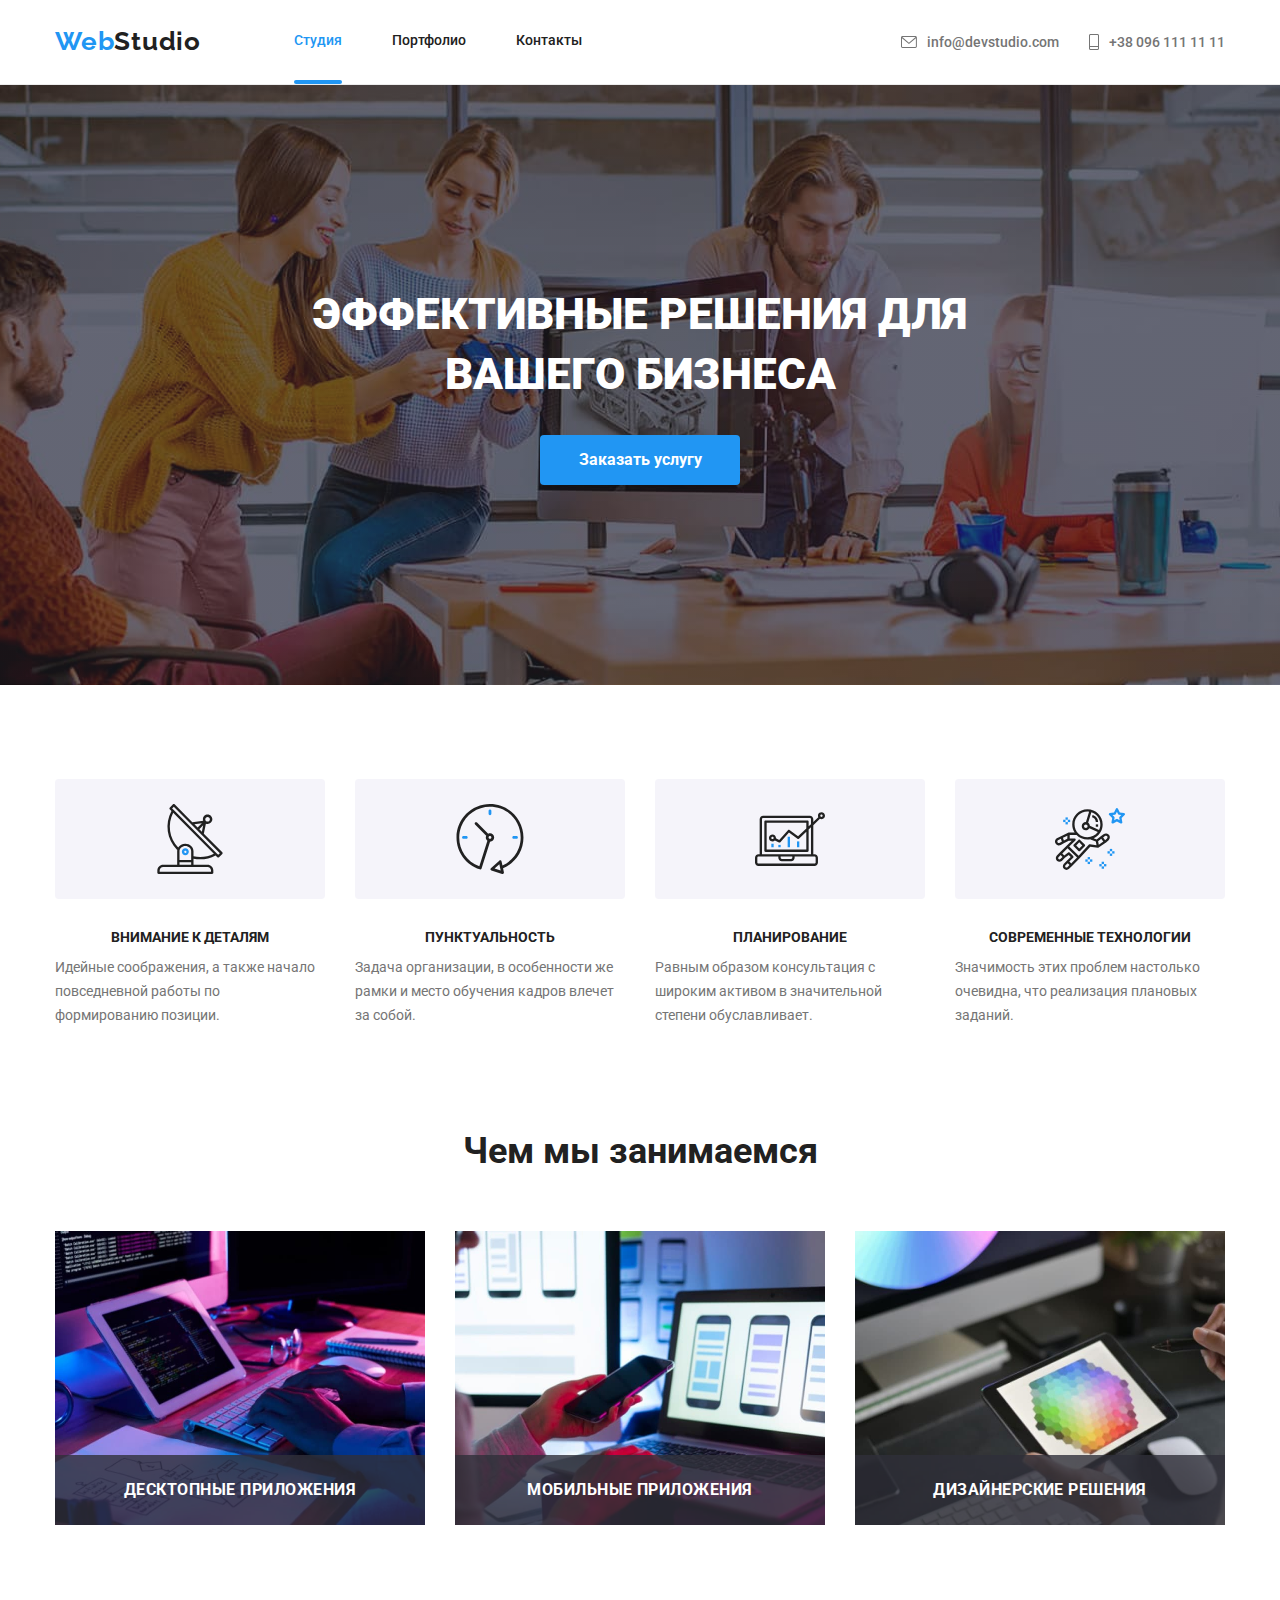
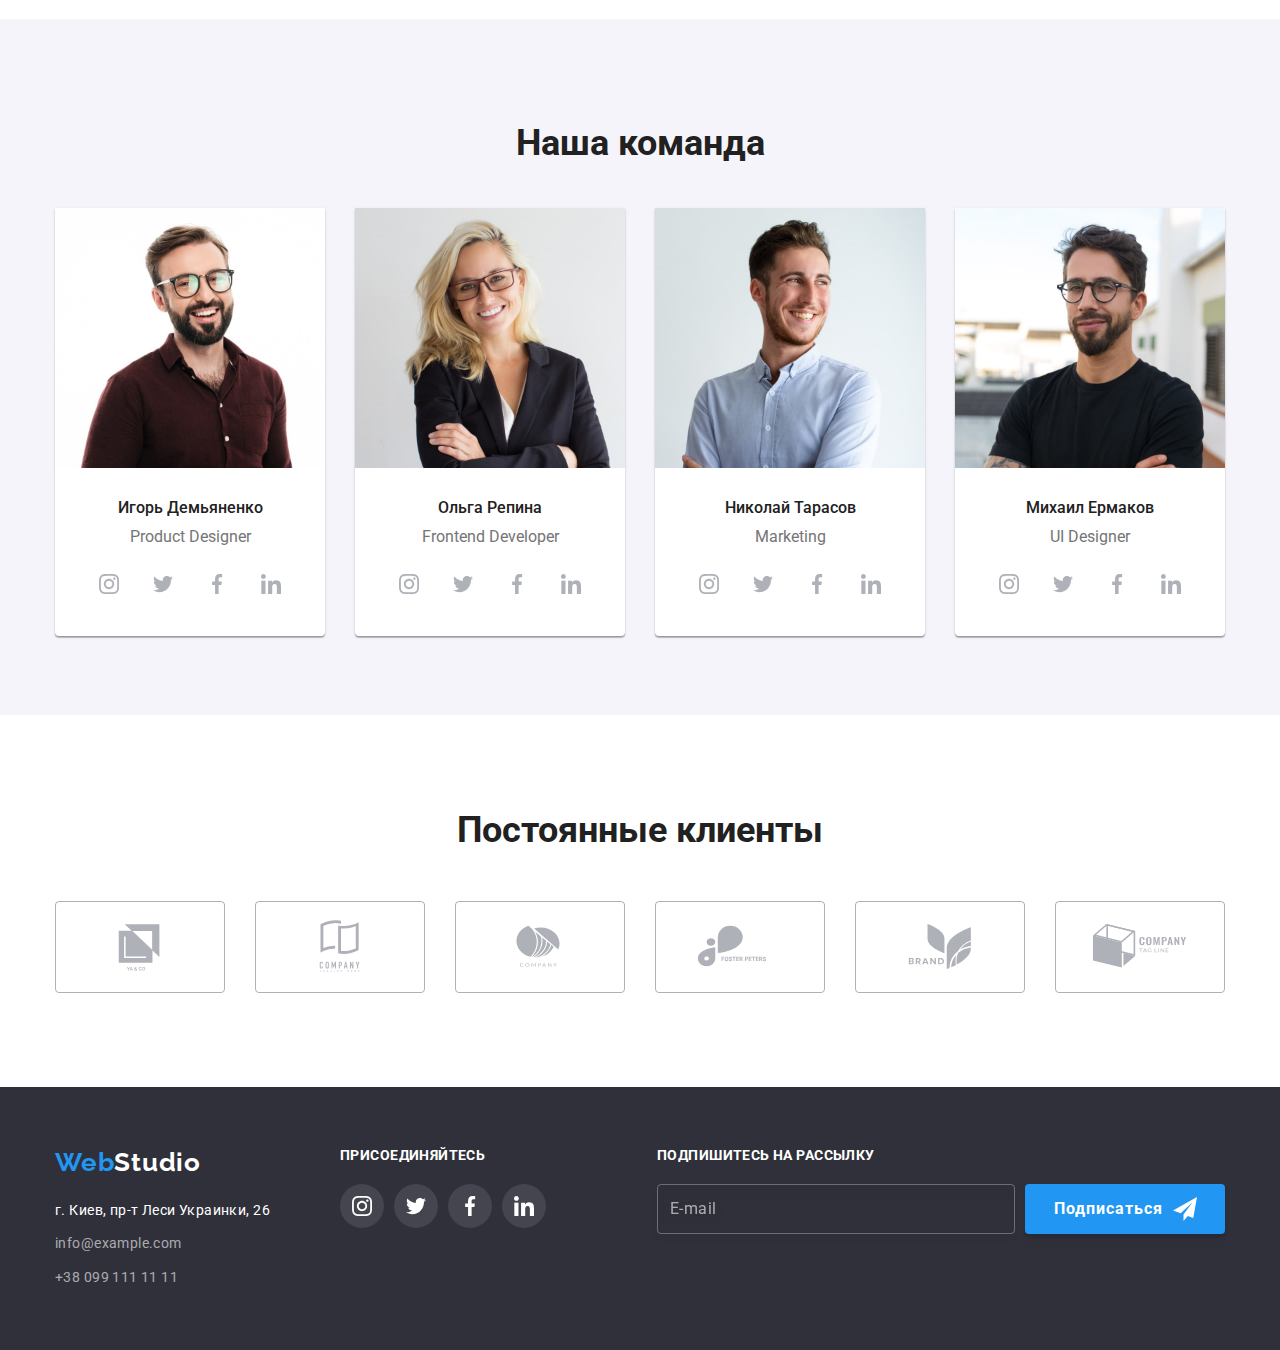
==== commit 9a15f6e8: "adaptive - mob-menu - done" ====
--- a/index.html
+++ b/index.html
@@ -51,11 +51,27 @@
       </div>
 
       <div class="mobile-menu" data-menu>
+        <!--         <div class="mobile-menu__container"> -->
         <button class="mobile-menu__close-btn" type="button" data-menu-close>
-          <svg class="mobile-menu__close-icon" width="11px" height="11px">
+          <svg class="mobile-menu__close-icon" width="18px" height="18px">
             <use href="./images/icons.svg#icon-cross"></use>
           </svg>
         </button>
+        <ul class="mobile-menu__nav-items">
+          <li class="mobile-nav-item is-mobile-active"><a href="./index.html">Студия</a></li>
+          <li class="mobile-nav-item"><a href="./portfolio.html">Портфолио</a></li>
+          <li class="mobile-nav-item"><a href="">Контакты</a></li>
+        </ul>
+        <a class="mobile-menu__tel" href="tel:+380961111111">+38 096 111 11 11</a>
+        <a class="mobile-menu__email" href="mailto:info@devstudio.com">info@devstudio.com</a>
+        <ul class="mobile-menu__social-links">
+          <li class="mobile-social-link"><a href="" class="social-link">Instagram</a></li>
+          <li class="mobile-social-link"><a href="" class="social-link">Twitter</a></li>
+          <li class="mobile-social-link"><a href="" class="social-link">Facebook</a></li>
+          <li class="mobile-social-link"><a href="" class="social-link">Linkedin</a></li>
+        </ul>
+
+        <!--         </div> -->
       </div>
     </header>
 
--- a/css/main.min.css
+++ b/css/main.min.css
@@ -1,2 +1,2 @@
-.visually-hidden{position:absolute !important;clip:rect(1px 1px 1px 1px);clip:rect(1px, 1px, 1px, 1px);padding:0 !important;border:0 !important;height:1px !important;width:1px !important;overflow:hidden}:root{--bgcolor-body: #ffffff;--bgcolor-filter-btn: #f5f4fa;--bgcolor-order-service-btn: #2196f3;--bgcolor-order-service-btn-shadow: rgba(0, 0, 0, 0.15);--bgcolor-order-service-btn-hover: #188ce8;--bgcolor-filter-btn-active: #2196f3;--bgcolor-footer: #2f303a;--bgcolor-hero: #2f303a;--bgcolor-our-team: #f5f4fa;--bgcolor-our-team-member: #ffffff;--fontcolor-body: #212121;--fontcolor-navigation: #212121;--fontcolor-navigation-active: #2196f3;--fontcolor-navigation-focus-hover: #2196f3;--fontcolor-contacts: #757575;--fontcolor-contacts-focus-hover: #2196f3;--fontcolor-hero: #ffffff;--fontcolor-order-service-btn: #ffffff;--fontcolor-filter-btn-active: #ffffff;--fontcolor-teammates-positions: #757575;--fontcolor-projects-type: #757575;--fontcolor-footer: rgba(255, 255, 255, 0.6);--fontcolor-footer-links: rgba(255, 255, 255, 0.6);--fontcolor-footer-address: #ffffff;--bordercolor-project: #eeeeee;--bordercolor-header: #ececec;--logo-color: #2196f3;--logo-black: #212121;--logo-white: #ffffff;--fill-accent: #2196f3;--fill-normal: #757575;--border-color: #212121;--agreement-link: #188ce8;--submit-btn: #188ce8;--social-icon: #afb1b8;--our-clients: #afb1b8;--our-clients-title: #212121;--white: #ffffff;--feature-element: #f5f4fa;--hero-bg: #c4c4c4;--font-main: Roboto, sans-serif;--font-logo: Raleway, sans-serif}a{background-color:transparent;color:inherit;text-decoration:none}img{display:block;max-width:100%;height:auto}body{background:var(--bgcolor-body);font-family:var(--font-main);font-size:16px;color:var(--fontcolor-body)}h1,h2,h3,h4,h5,h6,p,ul,ol{margin-top:0;margin-bottom:0}ul,ol{padding-left:0}h1,h2{padding:0;margin:0}ul{list-style-type:none}.container{margin:0 auto;padding-left:15px;padding-right:15px}.logo{display:inline-block;font-family:var(--font-logo);font-weight:bold;font-size:26px;line-height:1.2;color:var(--logo-color);letter-spacing:0.03em}.logo .logo-black{color:var(--logo-black)}.logo .logo-white{color:var(--logo-white)}.navigation-element{color:var(--fontcolor-navigation);font-size:14px;line-height:1.15;font-weight:500;transition:color 250ms cubic-bezier(0.4, 0, 0.2, 1)}.navigation-element:hover,.navigation-element:focus{color:var(--fontcolor-navigation-focus-hover)}.is-active{color:var(--fontcolor-navigation-focus-hover)}.is-active::after{display:block;content:'';width:auto;height:4px;border-radius:2px;border-bottom:4px solid;fill:var(--fontcolor-navigation-active)}.mob-link{display:flex;align-items:center;transition:color 250ms cubic-bezier(0.4, 0, 0.2, 1)}.mob-link:hover,.mob-link:focus{color:var(--fontcolor-contacts-focus-hover)}.email-link{display:flex;align-items:center;transition:color 250ms cubic-bezier(0.4, 0, 0.2, 1)}.email-link:hover,.email-link:focus{color:var(--fontcolor-contacts-focus-hover)}.icon-envelope{margin-right:10px;fill:var(--fill-normal);transition:fill 250ms cubic-bezier(0.4, 0, 0.2, 1)}.email-link:hover .icon-envelope,.email-link:focus .icon-envelope{fill:var(--fill-accent)}.icon-mob{margin-right:10px;fill:var(--fill-normal);transition:fill 250ms cubic-bezier(0.4, 0, 0.2, 1)}.mob-link:hover .icon-mob,.mob-link:focus .icon-mob{fill:var(--fill-accent)}.order-service-btn{font-weight:700;line-height:1.88;color:var(--fontcolor-order-service-btn);background:var(--bgcolor-order-service-btn);box-shadow:0px 4px 4px var(--bgcolor-order-service-btn-shadow);border-radius:4px;transition:background-color 250ms cubic-bezier(0.4, 0, 0.2, 1);margin-top:30px;width:200px;height:50px;border:none}.order-service-btn:hover,.order-service-btn:focus{background-color:var(--bgcolor-order-service-btn-hover)}.page-nav{margin:0 0 0 88px}.main-nav-list{display:flex}.main-nav-list a{padding:32px 0;display:block}.navigation-element{margin:0 50px 0 0}.navigation-element:last-child{margin-right:0}@media screen and (min-width: 1200px){.page-nav{margin:0 0 0 93px}}.filter-element button{background:var(--bgcolor-filter-btn);border-style:none;border-radius:4px;cursor:pointer;font-size:16px;font-weight:500;line-height:1.63;padding:6px 22px;transition:background-color 250ms cubic-bezier(0.4, 0, 0.2, 1),color 250ms cubic-bezier(0.4, 0, 0.2, 1),box-shadow 250ms cubic-bezier(0.4, 0, 0.2, 1)}.filter-element button:active,.filter-element button:focus,.filter-element button:hover{color:var(--fontcolor-filter-btn-active);background:var(--bgcolor-filter-btn-active);box-shadow:0px 3px 1px rgba(0,0,0,0.1),0px 1px 2px rgba(0,0,0,0.08),0px 2px 2px rgba(0,0,0,0.12)}.filter-element .is-active-filter{color:var(--fontcolor-filter-btn-active);background:var(--bgcolor-filter-btn-active)}@media screen and (max-width: 767px){.filter-element{margin-bottom:15px}.filter-element:nth-child(4),.filter-element:nth-child(5){margin-bottom:0px}}@media screen and (min-width: 768px){.filter-element{margin-bottom:0px}}.social-links{display:flex;margin-top:16px;justify-content:center;align-items:center}.social-links-element:not(:last-child){margin-right:10px}.social-links-link{display:flex;height:44px;width:44px;border-radius:50%;text-align:center;justify-content:center;align-items:center;transition:background-color 250ms cubic-bezier(0.4, 0, 0.2, 1)}.social-links-link:hover,.social-links-link:focus{background-color:var(--fill-accent)}.social-links-link-footer:hover,.social-links-link-footer:focus{background-color:var(--fill-accent)}.social-icon-facebook,.social-icon-instagram,.social-icon-twitter,.social-icon-linkedin{fill:var(--social-icon);transition:fill 250ms cubic-bezier(0.4, 0, 0.2, 1)}.social-links-link:hover .social-icon-facebook,.social-links-link:focus .social-icon-facebook,.social-links-link-footer:hover .social-icon-facebook,.social-links-link-footer:focus .social-icon-facebook,.social-links-link:hover .social-icon-instagram,.social-links-link:focus .social-icon-instagram,.social-links-link-footer:hover .social-icon-instagram,.social-links-link-footer:focus .social-icon-instagram,.social-links-link:hover .social-icon-twitter,.social-links-link:focus .social-icon-twitter,.social-links-link-footer:hover .social-icon-twitter,.social-links-link-footer:focus .social-icon-twitter,.social-links-link:hover .social-icon-linkedin,.social-links-link:focus .social-icon-linkedin,.social-links-link-footer:hover .social-icon-linkedin,.social-links-link-footer:focus .social-icon-linkedin{fill:var(--white)}.backdrop{position:fixed;top:0;left:0;width:100%;height:100%;background-color:rgba(0,0,0,0.2);transition:opacity 250ms cubic-bezier(0.4, 0, 0.2, 1)}.is-hidden{opacity:0;pointer-events:none}.modal{position:absolute;display:flex;padding:40px;flex-direction:column;top:50%;left:50%;transform:translate(-50%, -50%);width:528px;height:581px;background-color:var(--bgcolor-body);box-shadow:0px 1px 3px rgba(0,0,0,0.12),0px 1px 1px rgba(0,0,0,0.14),0px 2px 1px rgba(0,0,0,0.2);border-radius:4px}.close-modal{padding:0;display:block;position:absolute;top:8px;right:8px;height:30px;width:30px;border:1px solid rgba(0,0,0,0.1);border-radius:50%;background-color:transparent;cursor:pointer}.close-modal:hover,.close-modal:focus{fill:var(--fill-accent)}.modal-form{display:flex;flex-direction:column}.modal-title{font-weight:700;font-size:20px;line-height:1.15;text-align:center;margin-bottom:12px}.name-label,.tel-label,.email-label,.comment-label{font-size:12px;line-height:1.17;color:var(--fill-normal)}.modal-name-input,.modal-tel-input,.modal-email-input,.modal-comment-input{width:100%;height:40px;margin-top:4px;margin-bottom:10px;padding-left:42px;border:1px solid rgba(33,33,33,0.2);box-sizing:border-box;border-radius:4px}.modal-name-input:focus,.modal-tel-input:focus,.modal-email-input:focus,.modal-comment-input:focus{outline:none;border-color:var(--fill-accent)}.modal-comment-input{resize:none;height:120px;margin-bottom:20px;padding:12px 16px;font-size:12px;line-height:1.17}.modal-comment-input::placeholder{color:rgba(117,117,117,0.5)}.modal-icon{position:absolute;top:0;left:15px}.modal-name-input:focus+.modal-icon,.modal-tel-input:focus+.modal-icon,.modal-email-input:focus+.modal-icon{fill:var(--fill-accent)}.agreemet-wrapper{display:flex;align-items:center;justify-content:flex-start;padding-left:13px;margin-bottom:30px}.modal-agreement-input{margin-right:7px}.agreement-label{display:flex;align-items:center;font-size:14px;line-height:1.72;color:var(--fill-normal)}.agreement-label::before{display:block;content:'';margin-right:9px;width:16px;height:15px;border:2px solid var(--border-color);border-radius:2px;background-position:50% 50%;background-repeat:no-repeat;background-size:contain;background-image:url("../images/svg/logo-check-empty.svg")}.modal-agreement-input:checked+.agreement-label::before{background-color:var(--fill-accent);border-color:var(--fill-accent);background-image:url("../images/svg/logo-check.svg"),url("../images/svg/logo-check-empty.svg")}.modal-agreement-input:focus+.agreement-label::before{outline:1px solid rgba(20,20,39,0.5)}.agreemet-link{font-size:14px;line-height:1.72;text-decoration:underline;color:var(--agreement-link)}.modal-form-wrapper{position:relative}.submit-btn{align-self:center;height:50px;width:200px;background-color:var(--fill-accent);box-shadow:0px 4px 4px rgba(0,0,0,0.15);border-radius:4px;border:none;font-weight:700;font-size:16px;line-height:1.87;color:var(--white);cursor:pointer;transition:background-color 250ms cubic-bezier(0.4, 0, 0.2, 1)}.submit-btn:hover,.submit-btn:focus{background-color:var(--submit-btn)}.mobile-menu{opacity:0;visibility:hidden;pointer-events:none}.mobile-menu.is-open{opacity:1;visibility:visible;pointer-events:auto}@media screen and (max-width: 767px){.page-nav,.contacts-list-header{display:none}.page-header .container{position:relative;padding-top:16px}.logo{margin-bottom:16px}.page-header__burger-btn{position:absolute;top:22px;right:23px;background-color:transparent;border:none;padding:0}.page-header__burger-icon{line-height:0}.page-header__burger-btn:hover .page-header__burger-icon,.page-header__burger-btn:focus .page-header__burger-icon{fill:var(--fill-accent);cursor:url("../images/svg/pointer-icon.svg"),auto}}@media screen and (min-width: 768px){.page-header__burger-btn{display:none}}@media screen and (min-width: 768px){.page-header{border-bottom:1px solid var(--bordercolor-header)}.page-header .container{display:flex;align-items:center}.page-header .logo{margin:0}.contacts-list-header{margin-left:auto}.contacts-header-element{line-height:1.15;font-weight:500;color:var(--fontcolor-contacts);font-size:14px;margin-bottom:10px}.contacts-header-element:last-child{margin-bottom:0px}}@media screen and (min-width: 1200px){.contacts-list-header{display:flex}.contacts-header-element{margin:0 30px 0 0}.contacts-header-element:last-child{margin-right:0}}footer{background:var(--bgcolor-footer);font-size:14px;color:var(--fontcolor-footer);letter-spacing:0.03em;padding-top:60px;padding-bottom:60px}.page-footer{text-align:center}.page-footer .page-contacts{font-style:normal;line-height:1.7;color:var(--fontcolor-footer-address);margin-top:20px}.footer-contacts-element{margin-top:9px}.footer-contacts-link{color:var(--fontcolor-footer-links);font-size:14px;line-height:1.72;letter-spacing:0.03em;transition:color 250ms cubic-bezier(0.4, 0, 0.2, 1)}.footer-contacts-link:hover,.footer-contacts-link:focus{color:var(--fontcolor-contacts-focus-hover)}.social-links-list-footer{display:flex;justify-content:center;align-items:center}.social-links-link-footer{display:flex;height:44px;width:44px;justify-content:center;align-items:center;border-radius:50%;background-color:rgba(255,255,255,0.1);transition:background-color 250ms cubic-bezier(0.4, 0, 0.2, 1)}.social-links-element-footer:not(:last-child){margin-right:10px}.social-icon-facebook-footer,.social-icon-instagram-footer,.social-icon-twitter-footer,.social-icon-linkedin-footer{fill:var(--white)}.footer-social-links-title{font-size:14px;font-weight:bold;text-transform:uppercase;line-height:1.15;margin-bottom:20px;color:var(--white)}.sending-block-footer{display:flex;justify-content:flex-start;flex-direction:column}.sending-form-email{height:50px;width:100%;border:1px solid rgba(255,255,255,0.3);box-sizing:border-box;filter:drop-shadow(0px 4px 4px rgba(0,0,0,0.15));border-radius:4px;padding-left:12px;outline:none;color:var(--white);font-size:16px;line-height:1.25;letter-spacing:0.03em;background-color:transparent}.sending-form-email::placeholder{color:rgba(255,255,255,0.6)}.sending-sign-in-btn{display:inline-flex;align-items:center;height:50px;width:200px;margin-left:10px;border:none;background:var(--fill-accent);box-shadow:0px 4px 4px rgba(0,0,0,0.15);border-radius:4px;text-align:left;padding-left:29px;font-size:16px;line-height:1.87;font-weight:700;color:var(--white);letter-spacing:0.06em;transition:background-color 250ms cubic-bezier(0.4, 0, 0.2, 1)}.sending-sign-in-btn:focus,.sending-sign-in-btn:hover{background-color:var(--submit-btn)}.email-send-icon{margin-left:10px;fill:var(--white)}.sending-block-title{font-size:14px;font-weight:bold;text-transform:uppercase;line-height:1.15;margin-bottom:20px;color:var(--white)}@media screen and (min-width: 480px) and (max-width: 1199px){.sending-block-footer{width:450px}}@media screen and (min-width: 768px) and (max-width: 1199px){.footer-logo-address{margin-bottom:60px}}@media screen and (max-width: 767px){.footer-social-links{margin-bottom:60px}}@media screen and (max-width: 1199px){.footer-logo-address{margin-bottom:60px}.sending-form-email{margin-bottom:20px}}@media screen and (min-width: 768px){.page-footer .container{display:flex;justify-content:space-around;flex-wrap:wrap}}@media screen and (min-width: 1200px){.page-footer .container{text-align:left}.footer-logo-address{margin-right:70px}.sending-form{display:flex}.sending-form-email{width:358px}.sending-block-footer{margin-left:auto}}.hero{padding:118px 0;text-align:center;max-width:1600px;margin:0 auto;background:var(--bgcolor-hero);background-color:var(--hero-bg);background-image:linear-gradient(rgba(47,48,58,0.4), rgba(47,48,58,0.4)),url(../images/bg-hero-480.jpg);background-repeat:no-repeat;background-position:center;background-size:cover}@media screen and (min-width: 768px){.hero{background-image:linear-gradient(rgba(47,48,58,0.4), rgba(47,48,58,0.4)),url(../images/bg-hero-768.jpg)}}@media screen and (min-width: 1200px){.hero{padding:200px 0;background-image:linear-gradient(rgba(47,48,58,0.4), rgba(47,48,58,0.4)),url(../images/bg-hero-1600.jpg)}}.hero .hero-title{font-size:26px;line-height:1.61;font-weight:900;color:var(--fontcolor-hero);margin:0 auto;text-transform:uppercase}@media screen and (min-width: 480px){.hero .hero-title{width:360px}}@media screen and (min-width: 1200px){.hero .hero-title{width:696px;font-size:44px;line-height:1.36}}.features{padding-top:60px;padding-bottom:60px}@media screen and (min-width: 1200px){.features{padding-top:94px;padding-bottom:94px}}@media screen and (min-width: 480px){.container{width:480px}}@media screen and (min-width: 768px){.container{width:768px}}@media screen and (min-width: 1200px){.container{width:1200px}}.features__feature-title{text-align:center;font-size:14px;font-weight:bold;text-transform:uppercase;line-height:1.15;margin-bottom:10px}.features__feature-descr{color:var(--fontcolor-projects-type);font-size:14px;line-height:1.72}.features__list{margin:0 auto}@media screen and (min-width: 768px){.features__list{display:flex;flex-wrap:wrap;margin:-15px}}@media screen and (min-width: 1200px){.features__list{flex-wrap:nowrap;margin:0}}.features__feature-element::before{content:'';padding:0 auto;height:120px;display:block;background-color:var(--feature-element);background-image:linear-gradient(var(--feature-element), var(--feature-element));background-position:center;background-repeat:no-repeat;border-radius:4px;margin-bottom:30px}@media screen and (max-width: 767px){.features__feature-element:not(:last-child){margin-bottom:30px}}@media screen and (min-width: 768px){.features__feature-element{width:calc(50% - 30px);margin:15px}}@media screen and (min-width: 1200px){.features__feature-element{width:270px;margin:0}.features__feature-element:not(:last-child){margin-right:30px}}.feature-element-antenna::before{background-image:url(../images/svg/antenna.svg)}.feature-element-clock::before{background-image:url(../images/svg/clock.svg)}.feature-element-diagram::before{background-image:url(../images/svg/diagram.svg)}.feature-element-astronaut::before{background-image:url(../images/svg/astronaut.svg)}.our-job{display:none}@media screen and (min-width: 1200px){.our-job{display:block;padding-bottom:94px}}.our-job__title{font-size:36px;line-height:1.67;font-weight:bold;text-align:center;margin-bottom:50px}.our-job__list{display:flex}.our-job__element{position:relative;margin-right:30px}.our-job__element:last-child{margin-right:0}.our-job__element-descr{position:absolute;display:flex;width:100%;height:70px;bottom:0px;left:0px;text-transform:uppercase;justify-content:center;align-items:center;font-weight:700;line-height:1.17;letter-spacing:0.03em;background:rgba(47,48,58,0.8);color:var(--white)}.our-team{padding-top:60px;padding-bottom:60px;background-color:var(--bgcolor-our-team)}@media screen and (min-width: 1200px){.our-team{padding-top:94px;padding-bottom:94px}}.our-team .container{text-align:center}@media screen and (min-width: 768px){.our-team .container{width:768px}}@media screen and (min-width: 1200px){.our-team .container{width:100%}}.our-team .our-team-title{font-size:36px;line-height:1.67;font-weight:bold;text-align:center;margin-bottom:50px}.our-team .member-name{font-size:16px;line-height:1.19;font-weight:500;margin-bottom:10px}.our-team .member-position{line-height:1.19;color:var(--fontcolor-teammates-positions)}@media screen and (min-width: 768px){.our-team .our-team-list{display:flex;justify-content:center;align-content:center;flex-wrap:wrap;margin:-15px}}@media screen and (min-width: 1200px){.our-team .our-team-list{flex-wrap:nowrap}}.our-team .our-team-member{margin-bottom:30px}@media screen and (min-width: 768px){.our-team .our-team-member{margin:15px}}@media screen and (min-width: 1200px){.our-team .our-team-member{width:270px;margin:0px;margin-right:30px}}@media screen and (min-width: 1200px){.our-team .our-team-member{display:block;margin-bottom:0;margin-right:30px}.our-team .our-team-member:last-child{margin-right:0}}.our-team .our-team-member-descr{padding:30px 32px}.our-team__member-card{display:block;margin:0 auto;max-width:450px;box-shadow:0px 1px 3px rgba(0,0,0,0.12),0px 1px 1px rgba(0,0,0,0.14),0px 2px 1px rgba(0,0,0,0.2);border-radius:0px 0px 4px 4px;background:var(--bgcolor-our-team-member)}.projects{padding-top:94px;padding-bottom:94px}.projects .container{display:flex;flex-direction:column}.projects .filter-list{border:none;display:flex;flex-wrap:wrap;margin-bottom:30px}.projects .project-descript{border:1px solid var(--bordercolor-project);border-top:none;box-sizing:border-box;padding:20px 24px}.projects .project-name{font-weight:700;font-size:18px;line-height:2;margin-bottom:4px}.projects .project-type{line-height:1.88;color:var(--fontcolor-projects-type)}.projects-title{display:none}.projects-list{display:flex;flex-wrap:wrap}.projects-element-link:hover,.projects-element-link:focus{display:block;box-sizing:border-box;box-shadow:0px 1px 1px rgba(0,0,0,0.12),0px 4px 4px rgba(0,0,0,0.06),1px 4px 6px rgba(0,0,0,0.16)}.projects-element-wrapper{position:relative;overflow:hidden}.project-element-popup-text{position:absolute;top:0;left:0;padding:63px 24px;width:100%;height:100%;font-size:18px;line-height:28px;letter-spacing:1.55;color:var(--white);background:rgba(33,150,243,0.9);overflow:auto;transform:translateY(100%);transition:transform 250ms cubic-bezier(0.4, 0, 0.2, 1)}.projects-element-link:hover .project-element-popup-text,.projects-element-link:focus .project-element-popup-text{transform:translateY(0%)}.filter-element:not(:last-child){margin-right:8px}@media screen and (min-width: 768px){.projects .filter-list{flex-wrap:nowrap;margin:0 auto;margin-bottom:30px}}@media screen and (min-width: 1200px){.projects .filter-list{margin-bottom:50px}}@media screen and (min-width: 480px) and (max-width: 767px){.projects-element:not(:last-child){margin-bottom:30px}}@media screen and (min-width: 768px) and (max-width: 1199px){.project-name{width:270px}.projects-element-link:first-child{display:flex;flex-direction:column;height:100%}.projects-element-link:first-child .project-descript{flex-grow:1}}@media screen and (min-width: 768px){.projects-element{margin:15px}.projects-list{margin:-15px}}@media screen and (max-width: 429px){.project-element-popup-text{padding:10% 24px;font-size:12px}}.our-clients{padding-top:60px;padding-bottom:60px}.our-clients__title{margin-bottom:30px;font-weight:700;font-size:36px;line-height:1.17;color:var(--our-clients-title);text-align:center}.our-clients__client-link{display:block;width:210px;height:92px;border:1px solid var(--our-clients);border-radius:4px;display:flex;justify-content:center;align-items:center;transition:border-color 250ms cubic-bezier(0.4, 0, 0.2, 1)}.our-clients__client-link:hover,.our-clients__client-link:focus{border-color:var(--fill-accent)}.our-clients__list{display:flex;justify-content:center;align-items:center;flex-wrap:wrap;margin:-15px}.our-clients__element{margin:15px}.our-clients__client-pic{fill:var(--our-clients);transition:fill 250ms cubic-bezier(0.4, 0, 0.2, 1)}.our-clients__client-link:hover .our-clients__client-pic,.our-clients__client-link:focus .our-clients__client-pic{fill:var(--fill-accent)}@media screen and (min-width: 768px){.our-clients__client-link{width:226px}}@media screen and (min-width: 1200px){.our-clients{padding-top:94px;padding-bottom:94px}.our-clients__title{margin-bottom:50px}.our-clients__element{margin:0}.our-clients__element:not(:last-child){margin-right:30px}.our-clients__client-link{width:170px}.our-clients__list{margin:0;flex-wrap:nowrap}}
+.visually-hidden{position:absolute !important;clip:rect(1px 1px 1px 1px);clip:rect(1px, 1px, 1px, 1px);padding:0 !important;border:0 !important;height:1px !important;width:1px !important;overflow:hidden}:root{--bgcolor-body: #ffffff;--bgcolor-filter-btn: #f5f4fa;--bgcolor-order-service-btn: #2196f3;--bgcolor-order-service-btn-shadow: rgba(0, 0, 0, 0.15);--bgcolor-order-service-btn-hover: #188ce8;--bgcolor-filter-btn-active: #2196f3;--bgcolor-footer: #2f303a;--bgcolor-hero: #2f303a;--bgcolor-our-team: #f5f4fa;--bgcolor-our-team-member: #ffffff;--fontcolor-body: #212121;--fontcolor-navigation: #212121;--fontcolor-navigation-active: #2196f3;--fontcolor-navigation-focus-hover: #2196f3;--fontcolor-contacts: #757575;--fontcolor-contacts-focus-hover: #2196f3;--fontcolor-hero: #ffffff;--fontcolor-order-service-btn: #ffffff;--fontcolor-filter-btn-active: #ffffff;--fontcolor-teammates-positions: #757575;--fontcolor-projects-type: #757575;--fontcolor-footer: rgba(255, 255, 255, 0.6);--fontcolor-footer-links: rgba(255, 255, 255, 0.6);--fontcolor-footer-address: #ffffff;--bordercolor-project: #eeeeee;--bordercolor-header: #ececec;--logo-color: #2196f3;--logo-black: #212121;--logo-white: #ffffff;--fill-accent: #2196f3;--fill-normal: #757575;--border-color: #212121;--agreement-link: #188ce8;--submit-btn: #188ce8;--social-icon: #afb1b8;--our-clients: #afb1b8;--our-clients-title: #212121;--white: #ffffff;--feature-element: #f5f4fa;--hero-bg: #c4c4c4;--font-main: Roboto, sans-serif;--font-logo: Raleway, sans-serif}a{background-color:transparent;color:inherit;text-decoration:none}img{display:block;max-width:100%;height:auto}body{background:var(--bgcolor-body);font-family:var(--font-main);font-size:16px;color:var(--fontcolor-body)}h1,h2,h3,h4,h5,h6,p,ul,ol{margin-top:0;margin-bottom:0}ul,ol{padding-left:0}h1,h2{padding:0;margin:0}ul{list-style-type:none}.container{margin:0 auto;padding-left:15px;padding-right:15px}.logo{display:inline-block;font-family:var(--font-logo);font-weight:bold;font-size:26px;line-height:1.2;color:var(--logo-color);letter-spacing:0.03em}.logo .logo-black{color:var(--logo-black)}.logo .logo-white{color:var(--logo-white)}.navigation-element{color:var(--fontcolor-navigation);font-size:14px;line-height:1.15;font-weight:500;transition:color 250ms cubic-bezier(0.4, 0, 0.2, 1)}.navigation-element:hover,.navigation-element:focus{color:var(--fontcolor-navigation-focus-hover)}.is-active{color:var(--fontcolor-navigation-focus-hover)}.is-active::after{display:block;content:'';width:auto;height:4px;border-radius:2px;border-bottom:4px solid;fill:var(--fontcolor-navigation-active)}.mob-link{display:flex;align-items:center;transition:color 250ms cubic-bezier(0.4, 0, 0.2, 1)}.mob-link:hover,.mob-link:focus{color:var(--fontcolor-contacts-focus-hover)}.email-link{display:flex;align-items:center;transition:color 250ms cubic-bezier(0.4, 0, 0.2, 1)}.email-link:hover,.email-link:focus{color:var(--fontcolor-contacts-focus-hover)}.icon-envelope{margin-right:10px;fill:var(--fill-normal);transition:fill 250ms cubic-bezier(0.4, 0, 0.2, 1)}.email-link:hover .icon-envelope,.email-link:focus .icon-envelope{fill:var(--fill-accent)}.icon-mob{margin-right:10px;fill:var(--fill-normal);transition:fill 250ms cubic-bezier(0.4, 0, 0.2, 1)}.mob-link:hover .icon-mob,.mob-link:focus .icon-mob{fill:var(--fill-accent)}.order-service-btn{font-weight:700;line-height:1.88;color:var(--fontcolor-order-service-btn);background:var(--bgcolor-order-service-btn);box-shadow:0px 4px 4px var(--bgcolor-order-service-btn-shadow);border-radius:4px;transition:background-color 250ms cubic-bezier(0.4, 0, 0.2, 1);margin-top:30px;width:200px;height:50px;border:none}.order-service-btn:hover,.order-service-btn:focus{background-color:var(--bgcolor-order-service-btn-hover)}.page-nav{margin:0 0 0 88px}.main-nav-list{display:flex}.main-nav-list a{padding:32px 0;display:block}.navigation-element{margin:0 50px 0 0}.navigation-element:last-child{margin-right:0}@media screen and (min-width: 1200px){.page-nav{margin:0 0 0 93px}}.filter-element button{background:var(--bgcolor-filter-btn);border-style:none;border-radius:4px;cursor:pointer;font-size:16px;font-weight:500;line-height:1.63;padding:6px 22px;transition:background-color 250ms cubic-bezier(0.4, 0, 0.2, 1),color 250ms cubic-bezier(0.4, 0, 0.2, 1),box-shadow 250ms cubic-bezier(0.4, 0, 0.2, 1)}.filter-element button:active,.filter-element button:focus,.filter-element button:hover{color:var(--fontcolor-filter-btn-active);background:var(--bgcolor-filter-btn-active);box-shadow:0px 3px 1px rgba(0,0,0,0.1),0px 1px 2px rgba(0,0,0,0.08),0px 2px 2px rgba(0,0,0,0.12)}.filter-element .is-active-filter{color:var(--fontcolor-filter-btn-active);background:var(--bgcolor-filter-btn-active)}@media screen and (max-width: 767px){.filter-element{margin-bottom:15px}.filter-element:nth-child(4),.filter-element:nth-child(5){margin-bottom:0px}}@media screen and (min-width: 768px){.filter-element{margin-bottom:0px}}.social-links{display:flex;margin-top:16px;justify-content:center;align-items:center}.social-links-element:not(:last-child){margin-right:10px}.social-links-link{display:flex;height:44px;width:44px;border-radius:50%;text-align:center;justify-content:center;align-items:center;transition:background-color 250ms cubic-bezier(0.4, 0, 0.2, 1)}.social-links-link:hover,.social-links-link:focus{background-color:var(--fill-accent)}.social-links-link-footer:hover,.social-links-link-footer:focus{background-color:var(--fill-accent)}.social-icon-facebook,.social-icon-instagram,.social-icon-twitter,.social-icon-linkedin{fill:var(--social-icon);transition:fill 250ms cubic-bezier(0.4, 0, 0.2, 1)}.social-links-link:hover .social-icon-facebook,.social-links-link:focus .social-icon-facebook,.social-links-link-footer:hover .social-icon-facebook,.social-links-link-footer:focus .social-icon-facebook,.social-links-link:hover .social-icon-instagram,.social-links-link:focus .social-icon-instagram,.social-links-link-footer:hover .social-icon-instagram,.social-links-link-footer:focus .social-icon-instagram,.social-links-link:hover .social-icon-twitter,.social-links-link:focus .social-icon-twitter,.social-links-link-footer:hover .social-icon-twitter,.social-links-link-footer:focus .social-icon-twitter,.social-links-link:hover .social-icon-linkedin,.social-links-link:focus .social-icon-linkedin,.social-links-link-footer:hover .social-icon-linkedin,.social-links-link-footer:focus .social-icon-linkedin{fill:var(--white)}.backdrop{position:fixed;top:0;left:0;width:100%;height:100%;background-color:rgba(0,0,0,0.2);transition:opacity 250ms cubic-bezier(0.4, 0, 0.2, 1)}.is-hidden{opacity:0;pointer-events:none}.modal{position:absolute;display:flex;padding:40px;flex-direction:column;top:50%;left:50%;transform:translate(-50%, -50%);width:528px;height:581px;background-color:var(--bgcolor-body);box-shadow:0px 1px 3px rgba(0,0,0,0.12),0px 1px 1px rgba(0,0,0,0.14),0px 2px 1px rgba(0,0,0,0.2);border-radius:4px}.close-modal{padding:0;display:block;position:absolute;top:8px;right:8px;height:30px;width:30px;border:1px solid rgba(0,0,0,0.1);border-radius:50%;background-color:transparent;cursor:pointer}.close-modal:hover,.close-modal:focus{fill:var(--fill-accent)}.modal-form{display:flex;flex-direction:column}.modal-title{font-weight:700;font-size:20px;line-height:1.15;text-align:center;margin-bottom:12px}.name-label,.tel-label,.email-label,.comment-label{font-size:12px;line-height:1.17;color:var(--fill-normal)}.modal-name-input,.modal-tel-input,.modal-email-input,.modal-comment-input{width:100%;height:40px;margin-top:4px;margin-bottom:10px;padding-left:42px;border:1px solid rgba(33,33,33,0.2);box-sizing:border-box;border-radius:4px}.modal-name-input:focus,.modal-tel-input:focus,.modal-email-input:focus,.modal-comment-input:focus{outline:none;border-color:var(--fill-accent)}.modal-comment-input{resize:none;height:120px;margin-bottom:20px;padding:12px 16px;font-size:12px;line-height:1.17}.modal-comment-input::placeholder{color:rgba(117,117,117,0.5)}.modal-icon{position:absolute;top:0;left:15px}.modal-name-input:focus+.modal-icon,.modal-tel-input:focus+.modal-icon,.modal-email-input:focus+.modal-icon{fill:var(--fill-accent)}.agreemet-wrapper{display:flex;align-items:center;justify-content:flex-start;padding-left:13px;margin-bottom:30px}.modal-agreement-input{margin-right:7px}.agreement-label{display:flex;align-items:center;font-size:14px;line-height:1.72;color:var(--fill-normal)}.agreement-label::before{display:block;content:'';margin-right:9px;width:16px;height:15px;border:2px solid var(--border-color);border-radius:2px;background-position:50% 50%;background-repeat:no-repeat;background-size:contain;background-image:url("../images/svg/logo-check-empty.svg")}.modal-agreement-input:checked+.agreement-label::before{background-color:var(--fill-accent);border-color:var(--fill-accent);background-image:url("../images/svg/logo-check.svg"),url("../images/svg/logo-check-empty.svg")}.modal-agreement-input:focus+.agreement-label::before{outline:1px solid rgba(20,20,39,0.5)}.agreemet-link{font-size:14px;line-height:1.72;text-decoration:underline;color:var(--agreement-link)}.modal-form-wrapper{position:relative}.submit-btn{align-self:center;height:50px;width:200px;background-color:var(--fill-accent);box-shadow:0px 4px 4px rgba(0,0,0,0.15);border-radius:4px;border:none;font-weight:700;font-size:16px;line-height:1.87;color:var(--white);cursor:pointer;transition:background-color 250ms cubic-bezier(0.4, 0, 0.2, 1)}.submit-btn:hover,.submit-btn:focus{background-color:var(--submit-btn)}.mobile-menu{position:fixed;padding:48px 40px;top:0;left:0;width:100vw;height:100vh;font-weight:500;background-color:var(--white)}.mobile-menu{opacity:0;visibility:hidden;pointer-events:none}.mobile-menu.is-open{opacity:1;visibility:visible;pointer-events:auto}.mobile-menu__close-btn{position:absolute;background-color:transparent;border:0;padding:0;right:25px;top:21px}.mobile-menu__nav-items{margin-bottom:302px}.mobile-nav-item{font-size:40px;line-height:0.85;transition:color 250ms cubic-bezier(0.4, 0, 0.2, 1)}.mobile-nav-item:not(:last-child){margin-bottom:35px}.mobile-nav-item:hover,.mobile-nav-item:focus{color:var(--fontcolor-navigation-focus-hover)}.mobile-menu__tel{font-size:34px;line-height:1.17;margin-bottom:32px;color:var(--fill-accent)}.mobile-menu__email{font-size:24px;line-height:1.17;color:var(--fontcolor-contacts);margin-bottom:64px}.mobile-menu__tel,.mobile-menu__email{display:flex}.mobile-menu__telhover,.mobile-menu__telfocus,.mobile-menu__emailhover,.mobile-menu__emailfocus{color:var(--fontcolor-navigation-focus-hover)}.is-mobile-active{color:var(--fontcolor-navigation-active)}.mobile-menu__social-links{display:flex;justify-content:flex-start;align-items:center;font-weight:500;font-size:18px;line-height:1.22;color:var(--fill-accent)}.mobile-menu__social-links .mobile-social-link:not(:last-child){margin-right:20px}@media screen and (max-width: 767px){.page-nav,.contacts-list-header{display:none}.page-header .container{position:relative;padding-top:16px}.logo{margin-bottom:16px}.page-header__burger-btn{position:absolute;top:22px;right:23px;background-color:transparent;border:none;padding:0}.page-header__burger-icon{line-height:0}.page-header__burger-btn:hover .page-header__burger-icon,.page-header__burger-btn:focus .page-header__burger-icon{fill:var(--fill-accent);cursor:url("../images/svg/pointer-icon.svg"),auto}}@media screen and (min-width: 768px){.page-header__burger-btn{display:none}}@media screen and (min-width: 768px){.page-header{border-bottom:1px solid var(--bordercolor-header)}.page-header .container{display:flex;align-items:center}.page-header .logo{margin:0}.contacts-list-header{margin-left:auto}.contacts-header-element{line-height:1.15;font-weight:500;color:var(--fontcolor-contacts);font-size:14px;margin-bottom:10px}.contacts-header-element:last-child{margin-bottom:0px}}@media screen and (min-width: 1200px){.contacts-list-header{display:flex}.contacts-header-element{margin:0 30px 0 0}.contacts-header-element:last-child{margin-right:0}}footer{background:var(--bgcolor-footer);font-size:14px;color:var(--fontcolor-footer);letter-spacing:0.03em;padding-top:60px;padding-bottom:60px}.page-footer{text-align:center}.page-footer .page-contacts{font-style:normal;line-height:1.7;color:var(--fontcolor-footer-address);margin-top:20px}.footer-contacts-element{margin-top:9px}.footer-contacts-link{color:var(--fontcolor-footer-links);font-size:14px;line-height:1.72;letter-spacing:0.03em;transition:color 250ms cubic-bezier(0.4, 0, 0.2, 1)}.footer-contacts-link:hover,.footer-contacts-link:focus{color:var(--fontcolor-contacts-focus-hover)}.social-links-list-footer{display:flex;justify-content:center;align-items:center}.social-links-link-footer{display:flex;height:44px;width:44px;justify-content:center;align-items:center;border-radius:50%;background-color:rgba(255,255,255,0.1);transition:background-color 250ms cubic-bezier(0.4, 0, 0.2, 1)}.social-links-element-footer:not(:last-child){margin-right:10px}.social-icon-facebook-footer,.social-icon-instagram-footer,.social-icon-twitter-footer,.social-icon-linkedin-footer{fill:var(--white)}.footer-social-links-title{font-size:14px;font-weight:bold;text-transform:uppercase;line-height:1.15;margin-bottom:20px;color:var(--white)}.sending-block-footer{display:flex;justify-content:flex-start;flex-direction:column}.sending-form-email{height:50px;width:100%;border:1px solid rgba(255,255,255,0.3);box-sizing:border-box;filter:drop-shadow(0px 4px 4px rgba(0,0,0,0.15));border-radius:4px;padding-left:12px;outline:none;color:var(--white);font-size:16px;line-height:1.25;letter-spacing:0.03em;background-color:transparent}.sending-form-email::placeholder{color:rgba(255,255,255,0.6)}.sending-sign-in-btn{display:inline-flex;align-items:center;height:50px;width:200px;margin-left:10px;border:none;background:var(--fill-accent);box-shadow:0px 4px 4px rgba(0,0,0,0.15);border-radius:4px;text-align:left;padding-left:29px;font-size:16px;line-height:1.87;font-weight:700;color:var(--white);letter-spacing:0.06em;transition:background-color 250ms cubic-bezier(0.4, 0, 0.2, 1)}.sending-sign-in-btn:focus,.sending-sign-in-btn:hover{background-color:var(--submit-btn)}.email-send-icon{margin-left:10px;fill:var(--white)}.sending-block-title{font-size:14px;font-weight:bold;text-transform:uppercase;line-height:1.15;margin-bottom:20px;color:var(--white)}@media screen and (min-width: 480px) and (max-width: 1199px){.sending-block-footer{width:450px}}@media screen and (min-width: 768px) and (max-width: 1199px){.footer-logo-address{margin-bottom:60px}}@media screen and (max-width: 767px){.footer-social-links{margin-bottom:60px}}@media screen and (max-width: 1199px){.footer-logo-address{margin-bottom:60px}.sending-form-email{margin-bottom:20px}}@media screen and (min-width: 768px){.page-footer .container{display:flex;justify-content:space-around;flex-wrap:wrap}}@media screen and (min-width: 1200px){.page-footer .container{text-align:left}.footer-logo-address{margin-right:70px}.sending-form{display:flex}.sending-form-email{width:358px}.sending-block-footer{margin-left:auto}}.hero{padding:118px 0;text-align:center;max-width:1600px;margin:0 auto;background:var(--bgcolor-hero);background-color:var(--hero-bg);background-image:linear-gradient(rgba(47,48,58,0.4), rgba(47,48,58,0.4)),url(../images/bg-hero-480.jpg);background-repeat:no-repeat;background-position:center;background-size:cover}@media screen and (min-width: 768px){.hero{background-image:linear-gradient(rgba(47,48,58,0.4), rgba(47,48,58,0.4)),url(../images/bg-hero-768.jpg)}}@media screen and (min-width: 1200px){.hero{padding:200px 0;background-image:linear-gradient(rgba(47,48,58,0.4), rgba(47,48,58,0.4)),url(../images/bg-hero-1600.jpg)}}.hero .hero-title{font-size:26px;line-height:1.61;font-weight:900;color:var(--fontcolor-hero);margin:0 auto;text-transform:uppercase}@media screen and (min-width: 480px){.hero .hero-title{width:360px}}@media screen and (min-width: 1200px){.hero .hero-title{width:696px;font-size:44px;line-height:1.36}}.features{padding-top:60px;padding-bottom:60px}@media screen and (min-width: 1200px){.features{padding-top:94px;padding-bottom:94px}}@media screen and (min-width: 480px){.container{width:480px}}@media screen and (min-width: 768px){.container{width:768px}}@media screen and (min-width: 1200px){.container{width:1200px}}.features__feature-title{text-align:center;font-size:14px;font-weight:bold;text-transform:uppercase;line-height:1.15;margin-bottom:10px}.features__feature-descr{color:var(--fontcolor-projects-type);font-size:14px;line-height:1.72}.features__list{margin:0 auto}@media screen and (min-width: 768px){.features__list{display:flex;flex-wrap:wrap;margin:-15px}}@media screen and (min-width: 1200px){.features__list{flex-wrap:nowrap;margin:0}}.features__feature-element::before{content:'';padding:0 auto;height:120px;display:block;background-color:var(--feature-element);background-image:linear-gradient(var(--feature-element), var(--feature-element));background-position:center;background-repeat:no-repeat;border-radius:4px;margin-bottom:30px}@media screen and (max-width: 767px){.features__feature-element:not(:last-child){margin-bottom:30px}}@media screen and (min-width: 768px){.features__feature-element{width:calc(50% - 30px);margin:15px}}@media screen and (min-width: 1200px){.features__feature-element{width:270px;margin:0}.features__feature-element:not(:last-child){margin-right:30px}}.feature-element-antenna::before{background-image:url(../images/svg/antenna.svg)}.feature-element-clock::before{background-image:url(../images/svg/clock.svg)}.feature-element-diagram::before{background-image:url(../images/svg/diagram.svg)}.feature-element-astronaut::before{background-image:url(../images/svg/astronaut.svg)}.our-job{display:none}@media screen and (min-width: 1200px){.our-job{display:block;padding-bottom:94px}}.our-job__title{font-size:36px;line-height:1.67;font-weight:bold;text-align:center;margin-bottom:50px}.our-job__list{display:flex}.our-job__element{position:relative;margin-right:30px}.our-job__element:last-child{margin-right:0}.our-job__element-descr{position:absolute;display:flex;width:100%;height:70px;bottom:0px;left:0px;text-transform:uppercase;justify-content:center;align-items:center;font-weight:700;line-height:1.17;letter-spacing:0.03em;background:rgba(47,48,58,0.8);color:var(--white)}.our-team{padding-top:60px;padding-bottom:60px;background-color:var(--bgcolor-our-team)}@media screen and (min-width: 1200px){.our-team{padding-top:94px;padding-bottom:94px}}.our-team .container{text-align:center}@media screen and (min-width: 768px){.our-team .container{width:768px}}@media screen and (min-width: 1200px){.our-team .container{width:100%}}.our-team .our-team-title{font-size:36px;line-height:1.67;font-weight:bold;text-align:center;margin-bottom:50px}.our-team .member-name{font-size:16px;line-height:1.19;font-weight:500;margin-bottom:10px}.our-team .member-position{line-height:1.19;color:var(--fontcolor-teammates-positions)}@media screen and (min-width: 768px){.our-team .our-team-list{display:flex;justify-content:center;align-content:center;flex-wrap:wrap;margin:-15px}}@media screen and (min-width: 1200px){.our-team .our-team-list{flex-wrap:nowrap}}.our-team .our-team-member{margin-bottom:30px}@media screen and (min-width: 768px){.our-team .our-team-member{margin:15px}}@media screen and (min-width: 1200px){.our-team .our-team-member{width:270px;margin:0px;margin-right:30px}}@media screen and (min-width: 1200px){.our-team .our-team-member{display:block;margin-bottom:0;margin-right:30px}.our-team .our-team-member:last-child{margin-right:0}}.our-team .our-team-member-descr{padding:30px 32px}.our-team__member-card{display:block;margin:0 auto;max-width:450px;box-shadow:0px 1px 3px rgba(0,0,0,0.12),0px 1px 1px rgba(0,0,0,0.14),0px 2px 1px rgba(0,0,0,0.2);border-radius:0px 0px 4px 4px;background:var(--bgcolor-our-team-member)}.projects{padding-top:94px;padding-bottom:94px}.projects .container{display:flex;flex-direction:column}.projects .filter-list{border:none;display:flex;flex-wrap:wrap;margin-bottom:30px}.projects .project-descript{border:1px solid var(--bordercolor-project);border-top:none;box-sizing:border-box;padding:20px 24px}.projects .project-name{font-weight:700;font-size:18px;line-height:2;margin-bottom:4px}.projects .project-type{line-height:1.88;color:var(--fontcolor-projects-type)}.projects-title{display:none}.projects-list{display:flex;flex-wrap:wrap}.projects-element-link:hover,.projects-element-link:focus{display:block;box-sizing:border-box;box-shadow:0px 1px 1px rgba(0,0,0,0.12),0px 4px 4px rgba(0,0,0,0.06),1px 4px 6px rgba(0,0,0,0.16)}.projects-element-wrapper{position:relative;overflow:hidden}.project-element-popup-text{position:absolute;top:0;left:0;padding:63px 24px;width:100%;height:100%;font-size:18px;line-height:28px;letter-spacing:1.55;color:var(--white);background:rgba(33,150,243,0.9);overflow:auto;transform:translateY(100%);transition:transform 250ms cubic-bezier(0.4, 0, 0.2, 1)}.projects-element-link:hover .project-element-popup-text,.projects-element-link:focus .project-element-popup-text{transform:translateY(0%)}.filter-element:not(:last-child){margin-right:8px}@media screen and (min-width: 768px){.projects .filter-list{flex-wrap:nowrap;margin:0 auto;margin-bottom:30px}}@media screen and (min-width: 1200px){.projects .filter-list{margin-bottom:50px}}@media screen and (min-width: 480px) and (max-width: 767px){.projects-element:not(:last-child){margin-bottom:30px}}@media screen and (min-width: 768px) and (max-width: 1199px){.project-name{width:270px}.projects-element-link:first-child{display:flex;flex-direction:column;height:100%}.projects-element-link:first-child .project-descript{flex-grow:1}}@media screen and (min-width: 768px){.projects-element{margin:15px}.projects-list{margin:-15px}}@media screen and (max-width: 429px){.project-element-popup-text{padding:10% 24px;font-size:12px}}.our-clients{padding-top:60px;padding-bottom:60px}.our-clients__title{margin-bottom:30px;font-weight:700;font-size:36px;line-height:1.17;color:var(--our-clients-title);text-align:center}.our-clients__client-link{display:block;width:210px;height:92px;border:1px solid var(--our-clients);border-radius:4px;display:flex;justify-content:center;align-items:center;transition:border-color 250ms cubic-bezier(0.4, 0, 0.2, 1)}.our-clients__client-link:hover,.our-clients__client-link:focus{border-color:var(--fill-accent)}.our-clients__list{display:flex;justify-content:center;align-items:center;flex-wrap:wrap;margin:-15px}.our-clients__element{margin:15px}.our-clients__client-pic{fill:var(--our-clients);transition:fill 250ms cubic-bezier(0.4, 0, 0.2, 1)}.our-clients__client-link:hover .our-clients__client-pic,.our-clients__client-link:focus .our-clients__client-pic{fill:var(--fill-accent)}@media screen and (min-width: 768px){.our-clients__client-link{width:226px}}@media screen and (min-width: 1200px){.our-clients{padding-top:94px;padding-bottom:94px}.our-clients__title{margin-bottom:50px}.our-clients__element{margin:0}.our-clients__element:not(:last-child){margin-right:30px}.our-clients__client-link{width:170px}.our-clients__list{margin:0;flex-wrap:nowrap}}
 /*# sourceMappingURL=main.min.css.map */